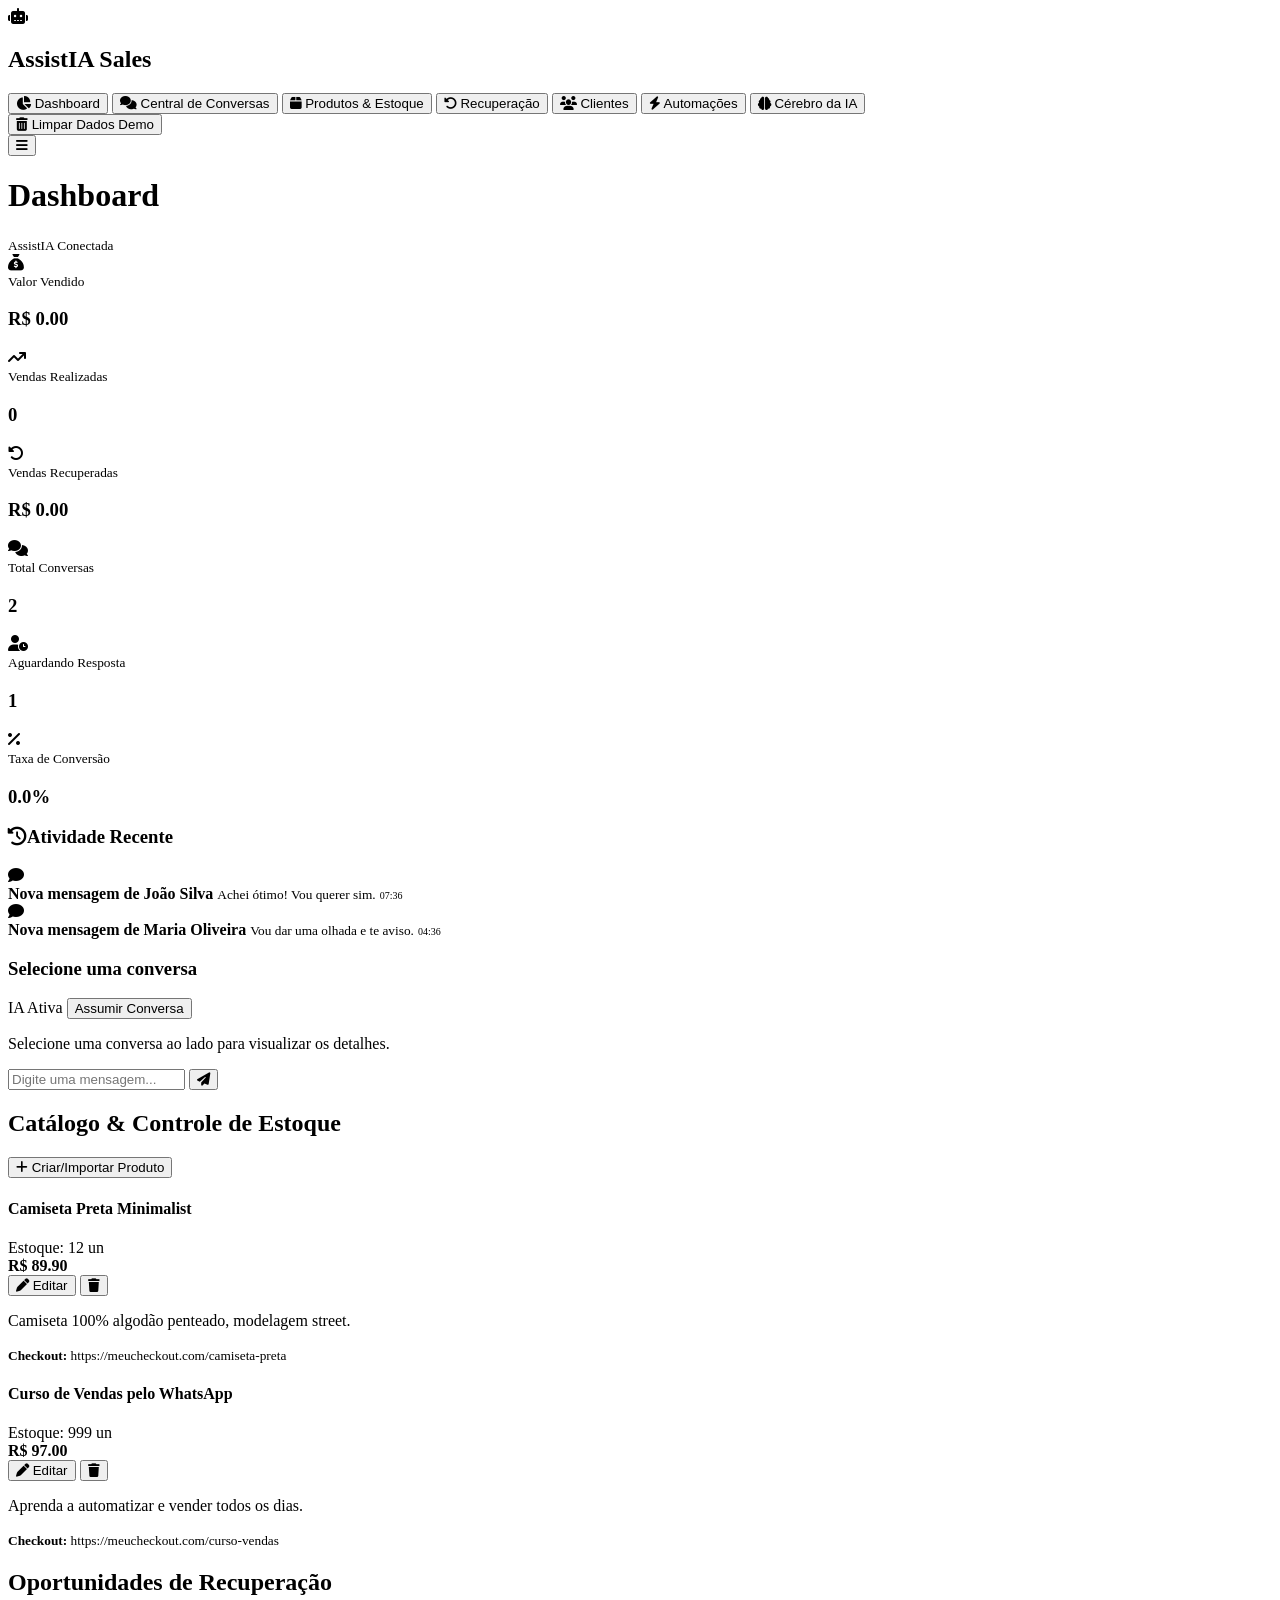
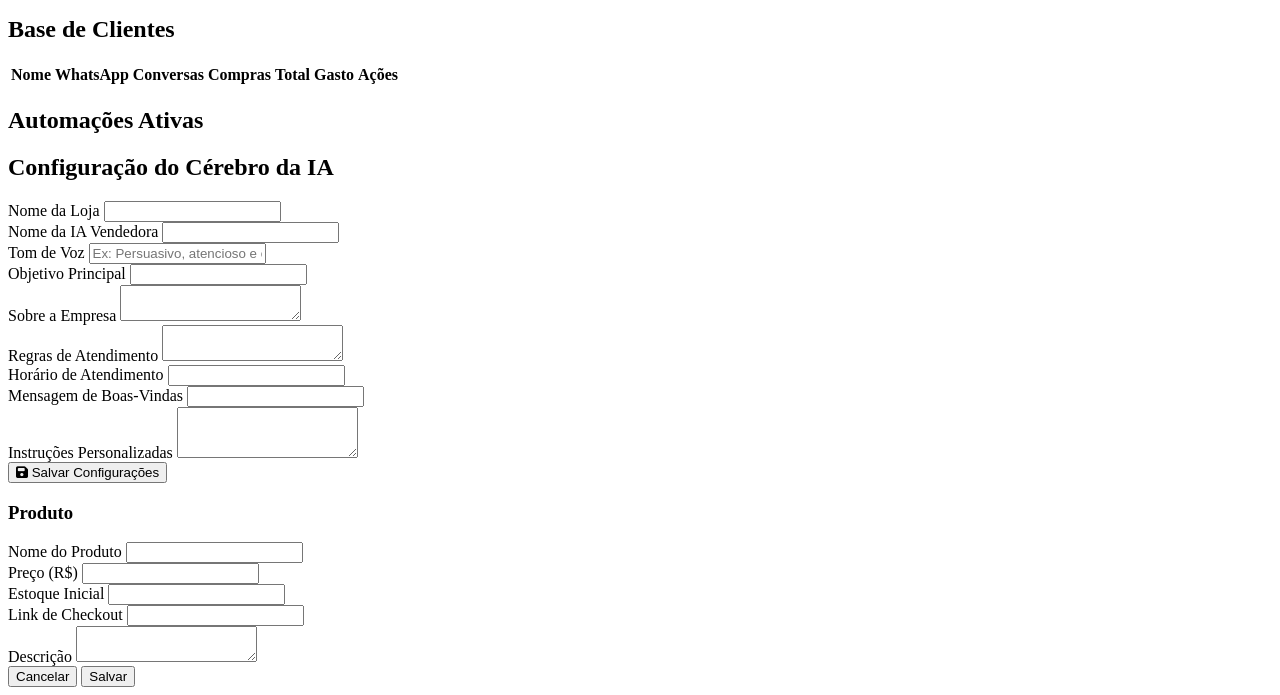
==== index.html @ dfa862f8 "Update index.html" ====
<!DOCTYPE html>
<html lang="pt-BR">
<head>
    <meta charset="UTF-8">
    <meta name="viewport" content="width=device-width, initial-scale=1.0">
    <title>AssistIA Sales - Vendedor Automático WhatsApp</title>
    <!-- FontAwesome Font Icons -->
    <link rel="stylesheet" href="https://cdnjs.cloudflare.com/ajax/libs/font-awesome/6.4.0/css/all.min.css">
    <!-- Google Fonts -->
    <link rel="preconnect" href="https://fonts.googleapis.com">
    <link rel="preconnect" href="https://fonts.gstatic.com" crossorigin>
    <link href="https://fonts.googleapis.com/css2?family=Inter:wght@300;400;500;600;700&display=swap" rel="stylesheet">
    <!-- Estilos Principais -->
    <link rel="stylesheet" href="style.css">
</head>
<body>

    <div class="app-container">
        <!-- Sidebar Navigation -->
        <aside class="sidebar" id="sidebar">
            <div class="sidebar-header">
                <i class="fa-solid fa-robot brand-icon"></i>
                <h2>AssistIA <span>Sales</span></h2>
            </div>
            <nav class="sidebar-nav">
                <button class="nav-btn active" data-view="dashboard">
                    <i class="fa-solid fa-chart-pie"></i> <span>Dashboard</span>
                </button>
                <button class="nav-btn" data-view="chats">
                    <i class="fa-solid fa-comments"></i> <span>Central de Conversas</span>
                </button>
                <button class="nav-btn" data-view="products">
                    <i class="fa-solid fa-box"></i> <span>Produtos & Estoque</span>
                </button>
                <button class="nav-btn" data-view="recovery">
                    <i class="fa-solid fa-rotate-left"></i> <span>Recuperação</span>
                </button>
                <button class="nav-btn" data-view="customers">
                    <i class="fa-solid fa-users"></i> <span>Clientes</span>
                </button>
                <button class="nav-btn" data-view="automations">
                    <i class="fa-solid fa-bolt"></i> <span>Automações</span>
                </button>
                <button class="nav-btn" data-view="brain">
                    <i class="fa-solid fa-brain"></i> <span>Cérebro da IA</span>
                </button>
            </nav>
            <div class="sidebar-footer">
                <button class="btn btn-outline-danger btn-sm w-100" id="btn-clear-database">
                    <i class="fa-solid fa-trash-can"></i> Limpar Dados Demo
                </button>
            </div>
        </aside>

        <!-- Main Content Area -->
        <main class="main-content">
            <!-- Header -->
            <header class="top-header">
                <button class="mobile-toggle" id="mobile-toggle">
                    <i class="fa-solid fa-bars"></i>
                </button>
                <h1 id="page-title">Dashboard</h1>
                <div class="user-status">
                    <span class="status-indicator active"></span>
                    <small>AssistIA Conectada</small>
                </div>
            </header>

            <!-- VIEW: DASHBOARD -->
            <section class="view-section active" id="view-dashboard">
                <div class="kpi-grid">
                    <div class="card kpi-card">
                        <i class="fa-solid fa-sack-dollar kpi-icon text-success"></i>
                        <div>
                            <small class="text-muted">Valor Vendido</small>
                            <h3 id="dash-kpi-total-sold">R$ 0,00</h3>
                        </div>
                    </div>
                    <div class="card kpi-card">
                        <i class="fa-solid fa-arrow-trend-up kpi-icon text-primary"></i>
                        <div>
                            <small class="text-muted">Vendas Realizadas</small>
                            <h3 id="dash-kpi-sales-count">0</h3>
                        </div>
                    </div>
                    <div class="card kpi-card">
                        <i class="fa-solid fa-rotate-left kpi-icon text-warning"></i>
                        <div>
                            <small class="text-muted">Vendas Recuperadas</small>
                            <h3 id="dash-kpi-recovered">R$ 0,00</h3>
                        </div>
                    </div>
                    <div class="card kpi-card">
                        <i class="fa-solid fa-comments kpi-icon text-info"></i>
                        <div>
                            <small class="text-muted">Total Conversas</small>
                            <h3 id="dash-kpi-chats-count">0</h3>
                        </div>
                    </div>
                    <div class="card kpi-card">
                        <i class="fa-solid fa-user-clock kpi-icon text-danger"></i>
                        <div>
                            <small class="text-muted">Aguardando Resposta</small>
                            <h3 id="dash-kpi-waiting-chats">0</h3>
                        </div>
                    </div>
                    <div class="card kpi-card">
                        <i class="fa-solid fa-percent kpi-icon text-secondary"></i>
                        <div>
                            <small class="text-muted">Taxa de Conversão</small>
                            <h3 id="dash-kpi-conv-rate">0.0%</h3>
                        </div>
                    </div>
                </div>

                <div class="dashboard-details-grid mt-4">
                    <div class="card p-4">
                        <h3 class="mb-3"><i class="fa-solid fa-clock-rotate-left me-2"></i>Atividade Recente</h3>
                        <div id="dash-recent-activity">
                            <!-- Injetado via sales.js -->
                        </div>
                    </div>
                </div>
            </section>

            <!-- VIEW: CENTRAL DE CONVERSAS (INBOX) -->
            <section class="view-section" id="view-chats">
                <div class="inbox-container card">
                    <div class="inbox-sidebar" id="chat-list-container">
                        <!-- Injetado via chats.js -->
                    </div>
                    <div class="inbox-messages-area">
                        <div class="chat-header">
                            <div>
                                <h3 id="chat-active-name" class="m-0">Selecione uma conversa</h3>
                                <small id="chat-active-status" class="text-muted"></small>
                            </div>
                            <div>
                                <span id="chat-active-mode-badge" class="badge badge-primary me-2">IA Ativa</span>
                                <button id="btn-toggle-chat-mode" class="btn btn-sm btn-outline-primary">Assumir Conversa</button>
                            </div>
                        </div>
                        <div class="chat-body" id="chat-active-messages">
                            <p class="text-center text-muted p-4">Selecione uma conversa ao lado para visualizar os detalhes.</p>
                        </div>
                        <div class="chat-footer">
                            <input type="text" id="chat-input-text" class="form-control" placeholder="Digite uma mensagem..." onkeypress="if(event.key==='Enter') window.ChatsModule.sendMessageFromInput()">
                            <button class="btn btn-primary" onclick="window.ChatsModule.sendMessageFromInput()">
                                <i class="fa-solid fa-paper-plane"></i>
                            </button>
                        </div>
                    </div>
                </div>
            </section>

            <!-- VIEW: PRODUTOS & ESTOQUE -->
            <section class="view-section" id="view-products">
                <div class="d-flex justify-content-between align-items-center mb-3">
                    <h2>Catálogo & Controle de Estoque</h2>
                    <button class="btn btn-primary" id="btn-open-import-modal">
                        <i class="fa-solid fa-plus me-1"></i> Criar/Importar Produto
                    </button>
                </div>
                <div id="products-list">
                    <!-- Injetado via products.js -->
                </div>
            </section>

            <!-- VIEW: RECUPERAÇÃO DE VENDAS -->
            <section class="view-section" id="view-recovery">
                <h2 class="mb-3">Oportunidades de Recuperação</h2>
                <div id="recovery-list-container">
                    <!-- Injetado via followups.js -->
                </div>
            </section>

            <!-- VIEW: CLIENTES -->
            <section class="view-section" id="view-customers">
                <h2 class="mb-3">Base de Clientes</h2>
                <div class="card p-3">
                    <div class="table-responsive">
                        <table class="table">
                            <thead>
                                <tr>
                                    <th>Nome</th>
                                    <th>WhatsApp</th>
                                    <th>Conversas</th>
                                    <th>Compras</th>
                                    <th>Total Gasto</th>
                                    <th>Ações</th>
                                </tr>
                            </thead>
                            <tbody id="customers-list-table">
                                <!-- Injetado via customers.js -->
                            </tbody>
                        </table>
                    </div>
                </div>
            </section>

            <!-- VIEW: AUTOMAÇÕES -->
            <section class="view-section" id="view-automations">
                <h2 class="mb-3">Automações Ativas</h2>
                <div id="automations-container">
                    <!-- Injetado via automations.js -->
                </div>
            </section>

            <!-- VIEW: CÉREBRO DA IA -->
            <section class="view-section" id="view-brain">
                <h2 class="mb-3">Configuração do Cérebro da IA</h2>
                <div class="card p-4">
                    <form id="form-brain" onsubmit="event.preventDefault(); window.BrainModule.saveBrainFromForm();">
                        <div class="row">
                            <div class="col-md-6 mb-3">
                                <label class="form-label">Nome da Loja</label>
                                <input type="text" id="brain-store-name" class="form-control">
                            </div>
                            <div class="col-md-6 mb-3">
                                <label class="form-label">Nome da IA Vendedora</label>
                                <input type="text" id="brain-ai-name" class="form-control">
                            </div>
                        </div>
                        <div class="mb-3">
                            <label class="form-label">Tom de Voz</label>
                            <input type="text" id="brain-tone" class="form-control" placeholder="Ex: Persuasivo, atencioso e consultivo">
                        </div>
                        <div class="mb-3">
                            <label class="form-label">Objetivo Principal</label>
                            <input type="text" id="brain-goal" class="form-control">
                        </div>
                        <div class="mb-3">
                            <label class="form-label">Sobre a Empresa</label>
                            <textarea id="brain-info" class="form-control" rows="2"></textarea>
                        </div>
                        <div class="mb-3">
                            <label class="form-label">Regras de Atendimento</label>
                            <textarea id="brain-rules" class="form-control" rows="2"></textarea>
                        </div>
                        <div class="row">
                            <div class="col-md-6 mb-3">
                                <label class="form-label">Horário de Atendimento</label>
                                <input type="text" id="brain-hours" class="form-control">
                            </div>
                            <div class="col-md-6 mb-3">
                                <label class="form-label">Mensagem de Boas-Vindas</label>
                                <input type="text" id="brain-welcome" class="form-control">
                            </div>
                        </div>
                        <div class="mb-3">
                            <label class="form-label">Instruções Personalizadas</label>
                            <textarea id="brain-custom" class="form-control" rows="3"></textarea>
                        </div>
                        <button type="submit" class="btn btn-primary">
                            <i class="fa-solid fa-floppy-disk me-1"></i> Salvar Configurações
                        </button>
                    </form>
                </div>
            </section>
        </main>
    </div>

    <!-- MODAL DE PRODUTO / IMPORTAÇÃO -->
    <div class="modal-overlay" id="modal-product">
        <div class="modal-card">
            <h3 id="modal-product-title" class="mb-3">Produto</h3>
            <input type="hidden" id="prod-id">
            <div class="mb-2">
                <label class="form-label">Nome do Produto</label>
                <input type="text" id="prod-name" class="form-control">
            </div>
            <div class="row">
                <div class="col-6 mb-2">
                    <label class="form-label">Preço (R$)</label>
                    <input type="number" step="0.01" id="prod-price" class="form-control">
                </div>
                <div class="col-6 mb-2">
                    <label class="form-label">Estoque Inicial</label>
                    <input type="number" id="prod-stock" class="form-control">
                </div>
            </div>
            <div class="mb-2">
                <label class="form-label">Link de Checkout</label>
                <input type="text" id="prod-checkout" class="form-control">
            </div>
            <div class="mb-3">
                <label class="form-label">Descrição</label>
                <textarea id="prod-desc" class="form-control" rows="2"></textarea>
            </div>
            <div class="d-flex justify-content-end gap-2">
                <button class="btn btn-secondary" onclick="document.getElementById('modal-product').classList.remove('active')">Cancelar</button>
                <button class="btn btn-primary" onclick="
                    window.ProductsModule.saveProduct({
                        id: document.getElementById('prod-id').value,
                        name: document.getElementById('prod-name').value,
                        price: parseFloat(document.getElementById('prod-price').value),
                        stock: parseInt(document.getElementById('prod-stock').value),
                        checkoutUrl: document.getElementById('prod-checkout').value,
                        description: document.getElementById('prod-desc').value
                    });
                    document.getElementById('modal-product').classList.remove('active');
                    window.ProductsModule.renderProductsUI('products-list');
                ">Salvar</button>
            </div>
        </div>
    </div>

    <!-- Módulos do Sistema AssistIA Sales Beta 1 -->
    <script src="assets/js/storage.js?v=3.0"></script>
    <script src="assets/js/products.js?v=3.0"></script>
    <script src="assets/js/customers.js?v=3.0"></script>
    <script src="assets/js/chats.js?v=3.0"></script>
    <script src="assets/js/sales.js?v=3.0"></script>
    <script src="assets/js/ai.js?v=3.0"></script>
    <script src="assets/js/followups.js?v=3.0"></script>
    <script src="assets/js/automations.js?v=3.0"></script>
    <script src="assets/js/brain.js?v=3.0"></script>
    <script src="assets/js/app.js?v=3.0"></script>
</body>
</html>
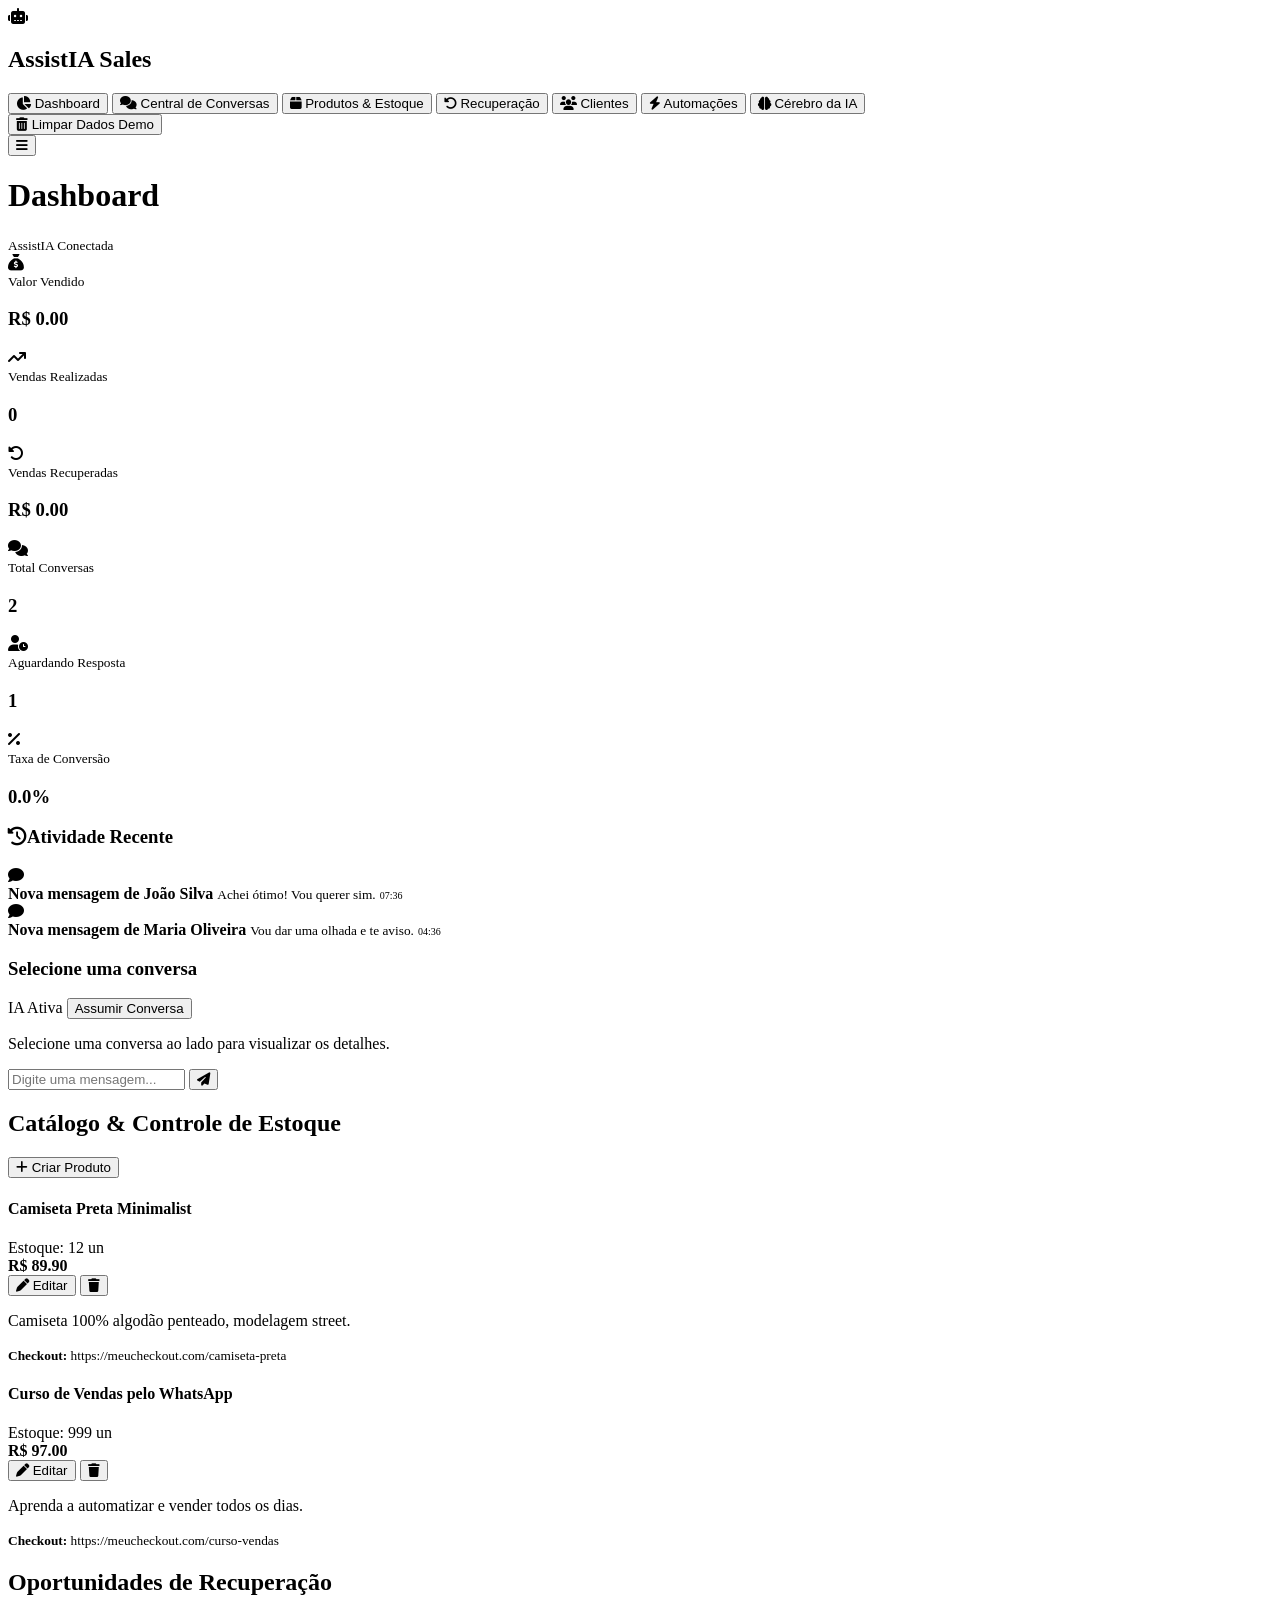
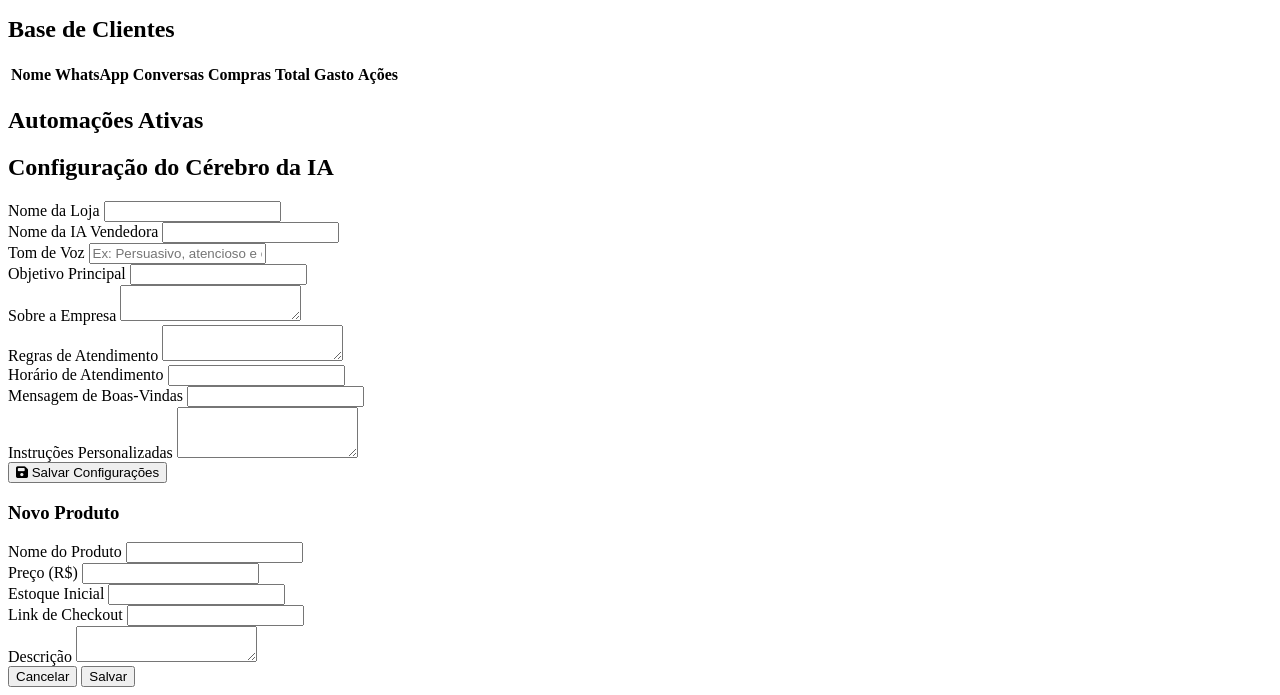
==== commit 630ffb93: "Update index.html" ====
--- a/index.html
+++ b/index.html
@@ -4,13 +4,13 @@
     <meta charset="UTF-8">
     <meta name="viewport" content="width=device-width, initial-scale=1.0">
     <title>AssistIA Sales - Vendedor Automático WhatsApp</title>
-    <!-- FontAwesome Font Icons -->
+    <!-- FontAwesome Icons -->
     <link rel="stylesheet" href="https://cdnjs.cloudflare.com/ajax/libs/font-awesome/6.4.0/css/all.min.css">
     <!-- Google Fonts -->
     <link rel="preconnect" href="https://fonts.googleapis.com">
     <link rel="preconnect" href="https://fonts.gstatic.com" crossorigin>
     <link href="https://fonts.googleapis.com/css2?family=Inter:wght@300;400;500;600;700&display=swap" rel="stylesheet">
-    <!-- Estilos Principais -->
+    <!-- Estilos CSS -->
     <link rel="stylesheet" href="style.css">
 </head>
 <body>
@@ -117,7 +117,7 @@
                     <div class="card p-4">
                         <h3 class="mb-3"><i class="fa-solid fa-clock-rotate-left me-2"></i>Atividade Recente</h3>
                         <div id="dash-recent-activity">
-                            <!-- Injetado via sales.js -->
+                            <!-- Injetado via JS -->
                         </div>
                     </div>
                 </div>
@@ -127,7 +127,7 @@
             <section class="view-section" id="view-chats">
                 <div class="inbox-container card">
                     <div class="inbox-sidebar" id="chat-list-container">
-                        <!-- Injetado via chats.js -->
+                        <!-- Injetado via JS -->
                     </div>
                     <div class="inbox-messages-area">
                         <div class="chat-header">
@@ -157,12 +157,21 @@
             <section class="view-section" id="view-products">
                 <div class="d-flex justify-content-between align-items-center mb-3">
                     <h2>Catálogo & Controle de Estoque</h2>
-                    <button class="btn btn-primary" id="btn-open-import-modal">
-                        <i class="fa-solid fa-plus me-1"></i> Criar/Importar Produto
+                    <button class="btn btn-primary" id="btn-open-import-modal" onclick="
+                        document.getElementById('prod-id').value = '';
+                        document.getElementById('prod-name').value = '';
+                        document.getElementById('prod-price').value = '';
+                        document.getElementById('prod-stock').value = '';
+                        document.getElementById('prod-checkout').value = '';
+                        document.getElementById('prod-desc').value = '';
+                        document.getElementById('modal-product-title').innerText = 'Novo Produto';
+                        document.getElementById('modal-product').classList.add('active');
+                    ">
+                        <i class="fa-solid fa-plus me-1"></i> Criar Produto
                     </button>
                 </div>
                 <div id="products-list">
-                    <!-- Injetado via products.js -->
+                    <!-- Injetado via JS -->
                 </div>
             </section>
 
@@ -170,7 +179,7 @@
             <section class="view-section" id="view-recovery">
                 <h2 class="mb-3">Oportunidades de Recuperação</h2>
                 <div id="recovery-list-container">
-                    <!-- Injetado via followups.js -->
+                    <!-- Injetado via JS -->
                 </div>
             </section>
 
@@ -191,7 +200,7 @@
                                 </tr>
                             </thead>
                             <tbody id="customers-list-table">
-                                <!-- Injetado via customers.js -->
+                                <!-- Injetado via JS -->
                             </tbody>
                         </table>
                     </div>
@@ -202,7 +211,7 @@
             <section class="view-section" id="view-automations">
                 <h2 class="mb-3">Automações Ativas</h2>
                 <div id="automations-container">
-                    <!-- Injetado via automations.js -->
+                    <!-- Injetado via JS -->
                 </div>
             </section>
 
@@ -260,10 +269,10 @@
         </main>
     </div>
 
-    <!-- MODAL DE PRODUTO / IMPORTAÇÃO -->
+    <!-- MODAL DE PRODUTO -->
     <div class="modal-overlay" id="modal-product">
         <div class="modal-card">
-            <h3 id="modal-product-title" class="mb-3">Produto</h3>
+            <h3 id="modal-product-title" class="mb-3">Novo Produto</h3>
             <input type="hidden" id="prod-id">
             <div class="mb-2">
                 <label class="form-label">Nome do Produto</label>
@@ -287,7 +296,7 @@
                 <label class="form-label">Descrição</label>
                 <textarea id="prod-desc" class="form-control" rows="2"></textarea>
             </div>
-            <div class="d-flex justify-content-end gap-2">
+            <div class="d-flex justify-content-end gap-2 mt-3">
                 <button class="btn btn-secondary" onclick="document.getElementById('modal-product').classList.remove('active')">Cancelar</button>
                 <button class="btn btn-primary" onclick="
                     window.ProductsModule.saveProduct({
@@ -305,7 +314,7 @@
         </div>
     </div>
 
-    <!-- Módulos do Sistema AssistIA Sales Beta 1 -->
+    <!-- CARREGAMENTO DOS MÓDULOS JAVASCRIPT -->
     <script src="assets/js/storage.js?v=3.0"></script>
     <script src="assets/js/products.js?v=3.0"></script>
     <script src="assets/js/customers.js?v=3.0"></script>
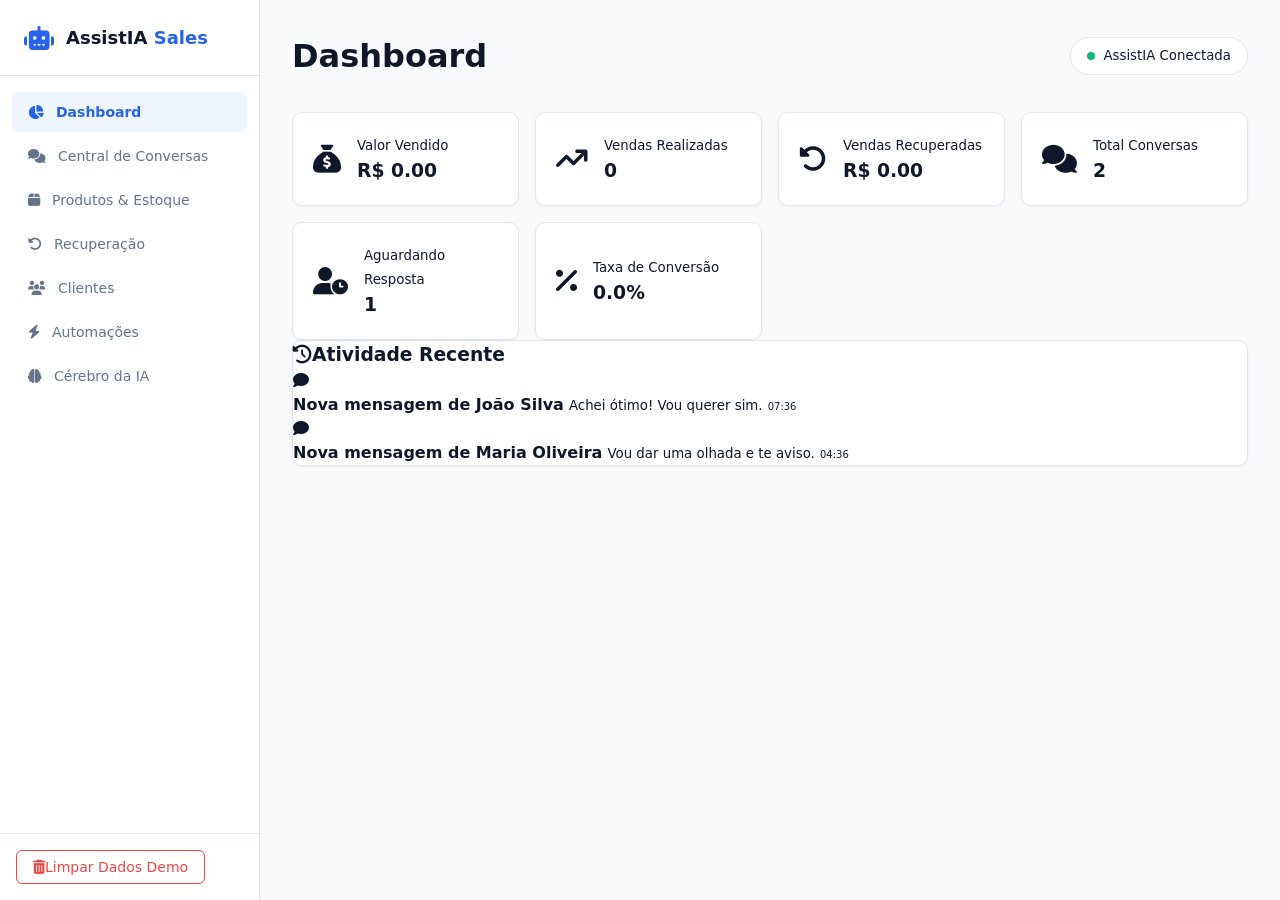
==== commit 07e5cc01: "Update index.html" ====
--- a/index.html
+++ b/index.html
@@ -11,7 +11,7 @@
     <link rel="preconnect" href="https://fonts.gstatic.com" crossorigin>
     <link href="https://fonts.googleapis.com/css2?family=Inter:wght@300;400;500;600;700&display=swap" rel="stylesheet">
     <!-- Estilos CSS -->
-    <link rel="stylesheet" href="style.css">
+    <link rel="stylesheet" href="assets/css/style.css">
 </head>
 <body>
 
--- a/assets/css/style.css
+++ b/assets/css/style.css
@@ -0,0 +1,396 @@
+/* ==========================================================================
+   1. CONFIGURAÇÕES GERAIS E VARIÁVEIS
+   ========================================================================== */
+:root {
+    --bg-main: #f8fafc;
+    --bg-card: #ffffff;
+    --text-primary: #0f172a;
+    --text-muted: #64748b;
+    --color-primary: #2563eb;
+    --color-primary-hover: #1d4ed8;
+    --color-success: #10b981;
+    --color-warning: #f59e0b;
+    --color-danger: #ef4444;
+    --color-border: #e2e8f0;
+    --sidebar-width: 260px;
+    --radius-sm: 6px;
+    --radius-md: 10px;
+    --radius-lg: 16px;
+    --shadow-sm: 0 1px 3px rgba(0,0,0,0.05);
+    --shadow-md: 0 4px 6px -1px rgba(0,0,0,0.1);
+}
+
+* {
+    box-sizing: border-box;
+    margin: 0;
+    padding: 0;
+    font-family: 'Inter', system-ui, -apple-system, sans-serif;
+}
+
+body {
+    background-color: var(--bg-main);
+    color: var(--text-primary);
+    line-height: 1.5;
+    overflow-x: hidden;
+}
+
+/* ==========================================================================
+   2. ESTRUTURA E LAYOUT
+   ========================================================================== */
+.app-container {
+    display: flex;
+    min-height: 100vh;
+}
+
+/* Sidebar */
+.sidebar {
+    width: var(--sidebar-width);
+    background-color: var(--bg-card);
+    border-right: 1px solid var(--color-border);
+    display: flex;
+    flex-direction: column;
+    justify-content: space-between;
+    position: fixed;
+    top: 0;
+    bottom: 0;
+    left: 0;
+    z-index: 100;
+    transition: transform 0.3s ease;
+}
+
+.sidebar-header {
+    padding: 1.5rem;
+    display: flex;
+    align-items: center;
+    gap: 0.75rem;
+    border-bottom: 1px solid var(--color-border);
+}
+
+.brand-icon {
+    font-size: 1.5rem;
+    color: var(--color-primary);
+}
+
+.sidebar-header h2 {
+    font-size: 1.125rem;
+    font-weight: 700;
+}
+
+.sidebar-header h2 span {
+    color: var(--color-primary);
+}
+
+.sidebar-nav {
+    padding: 1rem 0.75rem;
+    display: flex;
+    flex-direction: column;
+    gap: 0.25rem;
+    flex: 1;
+    overflow-y: auto;
+}
+
+.nav-btn {
+    display: flex;
+    align-items: center;
+    gap: 0.75rem;
+    padding: 0.75rem 1rem;
+    border: none;
+    background: transparent;
+    color: var(--text-muted);
+    font-size: 0.875rem;
+    font-weight: 500;
+    border-radius: var(--radius-sm);
+    cursor: pointer;
+    width: 100%;
+    text-align: left;
+    transition: all 0.2s ease;
+}
+
+.nav-btn:hover {
+    background-color: #f1f5f9;
+    color: var(--text-primary);
+}
+
+.nav-btn.active {
+    background-color: #eff6ff;
+    color: var(--color-primary);
+    font-weight: 600;
+}
+
+.sidebar-footer {
+    padding: 1rem;
+    border-top: 1px solid var(--color-border);
+}
+
+/* Área Principal */
+.main-content {
+    flex: 1;
+    margin-left: var(--sidebar-width);
+    padding: 2rem;
+    max-width: calc(100vw - var(--sidebar-width));
+}
+
+.top-header {
+    display: flex;
+    justify-content: space-between;
+    align-items: center;
+    margin-bottom: 2rem;
+}
+
+.mobile-toggle {
+    display: none;
+    background: transparent;
+    border: none;
+    font-size: 1.25rem;
+    cursor: pointer;
+}
+
+.user-status {
+    display: flex;
+    align-items: center;
+    gap: 0.5rem;
+    background: var(--bg-card);
+    padding: 0.5rem 1rem;
+    border-radius: 20px;
+    border: 1px solid var(--color-border);
+}
+
+.status-indicator {
+    width: 8px;
+    height: 8px;
+    border-radius: 50%;
+    background-color: var(--text-muted);
+}
+
+.status-indicator.active {
+    background-color: var(--color-success);
+}
+
+/* ==========================================================================
+   3. SEÇÕES E CARDS
+   ========================================================================== */
+.view-section {
+    display: none;
+}
+
+.view-section.active {
+    display: block;
+}
+
+.card {
+    background: var(--bg-card);
+    border: 1px solid var(--color-border);
+    border-radius: var(--radius-md);
+    box-shadow: var(--shadow-sm);
+}
+
+.kpi-grid {
+    display: grid;
+    grid-template-columns: repeat(auto-fit, minmax(200px, 1fr));
+    gap: 1rem;
+}
+
+.kpi-card {
+    padding: 1.25rem;
+    display: flex;
+    align-items: center;
+    gap: 1rem;
+}
+
+.kpi-icon {
+    font-size: 1.75rem;
+}
+
+/* ==========================================================================
+   4. CENTRAL DE CONVERSAS (INBOX)
+   ========================================================================== */
+.inbox-container {
+    display: grid;
+    grid-template-columns: 320px 1fr;
+    height: 600px;
+    overflow: hidden;
+}
+
+.inbox-sidebar {
+    border-right: 1px solid var(--color-border);
+    overflow-y: auto;
+}
+
+.chat-item {
+    cursor: pointer;
+    transition: background 0.2s;
+}
+
+.chat-item:hover {
+    background-color: #f8fafc;
+}
+
+.chat-item.active {
+    background-color: #f1f5f9;
+}
+
+.inbox-messages-area {
+    display: flex;
+    flex-direction: column;
+    height: 100%;
+}
+
+.chat-header {
+    padding: 1rem;
+    border-bottom: 1px solid var(--color-border);
+    display: flex;
+    justify-content: space-between;
+    align-items: center;
+}
+
+.chat-body {
+    flex: 1;
+    padding: 1rem;
+    overflow-y: auto;
+    display: flex;
+    flex-direction: column;
+    gap: 0.75rem;
+    background-color: #fafafa;
+}
+
+.chat-bubble {
+    max-width: 70%;
+    padding: 0.75rem 1rem;
+    border-radius: var(--radius-md);
+    font-size: 0.875rem;
+}
+
+.chat-bubble.user, .chat-bubble.human {
+    align-self: flex-end;
+    background-color: var(--color-primary);
+    color: white;
+}
+
+.chat-bubble.ai {
+    align-self: flex-start;
+    background-color: #e2e8f0;
+    color: var(--text-primary);
+}
+
+.chat-footer {
+    padding: 1rem;
+    border-top: 1px solid var(--color-border);
+    display: flex;
+    gap: 0.5rem;
+}
+
+/* ==========================================================================
+   5. MODAL E NOTIFICAÇÕES (CORRIGIDO PARA NÃO BLOQUEAR CLIQUES)
+   ========================================================================== */
+.modal-overlay {
+    position: fixed;
+    top: 0;
+    left: 0;
+    width: 100vw;
+    height: 100vh;
+    background: rgba(15, 23, 42, 0.5);
+    display: none; /* ESCONDIDO POR PADRÃO */
+    justify-content: center;
+    align-items: center;
+    z-index: 9999;
+    pointer-events: none; /* NÃO INTERFERE QUANDO INATIVO */
+}
+
+.modal-overlay.active {
+    display: flex;
+    pointer-events: auto; /* ATIVA CLIQUES QUANDO ABERTO */
+}
+
+.modal-card {
+    background: var(--bg-card);
+    padding: 2rem;
+    border-radius: var(--radius-lg);
+    width: 100%;
+    max-width: 500px;
+    box-shadow: var(--shadow-md);
+}
+
+.toast-notification {
+    position: fixed;
+    bottom: 20px;
+    right: 20px;
+    background-color: var(--text-primary);
+    color: white;
+    padding: 0.75rem 1.25rem;
+    border-radius: var(--radius-md);
+    font-size: 0.875rem;
+    opacity: 0;
+    transform: translateY(20px);
+    transition: all 0.3s ease;
+    z-index: 10000;
+    pointer-events: none;
+}
+
+.toast-notification.show {
+    opacity: 1;
+    transform: translateY(0);
+}
+
+/* ==========================================================================
+   6. UTILITÁRIOS, BOTÕES E TABELAS
+   ========================================================================== */
+.btn {
+    display: inline-flex;
+    align-items: center;
+    justify-content: center;
+    padding: 0.5rem 1rem;
+    font-size: 0.875rem;
+    font-weight: 500;
+    border-radius: var(--radius-sm);
+    border: 1px solid transparent;
+    cursor: pointer;
+    transition: all 0.2s;
+}
+
+.btn-primary { background: var(--color-primary); color: white; }
+.btn-primary:hover { background: var(--color-primary-hover); }
+
+.btn-secondary { background: #e2e8f0; color: var(--text-primary); }
+.btn-outline-primary { border-color: var(--color-primary); color: var(--color-primary); background: transparent; }
+.btn-outline-danger { border-color: var(--color-danger); color: var(--color-danger); background: transparent; }
+.btn-outline-secondary { border-color: var(--color-border); color: var(--text-muted); background: transparent; }
+
+.badge {
+    display: inline-block;
+    padding: 0.25em 0.6em;
+    font-size: 75%;
+    font-weight: 600;
+    border-radius: 4px;
+}
+.badge-primary { background-color: #dbeafe; color: #1e40af; }
+.badge-success { background-color: #d1fae5; color: #065f46; }
+.badge-warning { background-color: #fef3c7; color: #92400e; }
+.badge-danger { background-color: #fee2e2; color: #991b1b; }
+
+.form-control {
+    width: 100%;
+    padding: 0.5rem 0.75rem;
+    border: 1px solid var(--color-border);
+    border-radius: var(--radius-sm);
+    font-size: 0.875rem;
+}
+
+.table {
+    width: 100%;
+    border-collapse: collapse;
+}
+
+.table th, .table td {
+    padding: 0.75rem;
+    border-bottom: 1px solid var(--color-border);
+    text-align: left;
+}
+
+/* Responsividade */
+@media (max-width: 768px) {
+    .sidebar { transform: translateX(-100%); }
+    .sidebar.open { transform: translateX(0); }
+    .main-content { margin-left: 0; max-width: 100vw; padding: 1rem; }
+    .mobile-toggle { display: block; }
+    .inbox-container { grid-template-columns: 1fr; }
+}
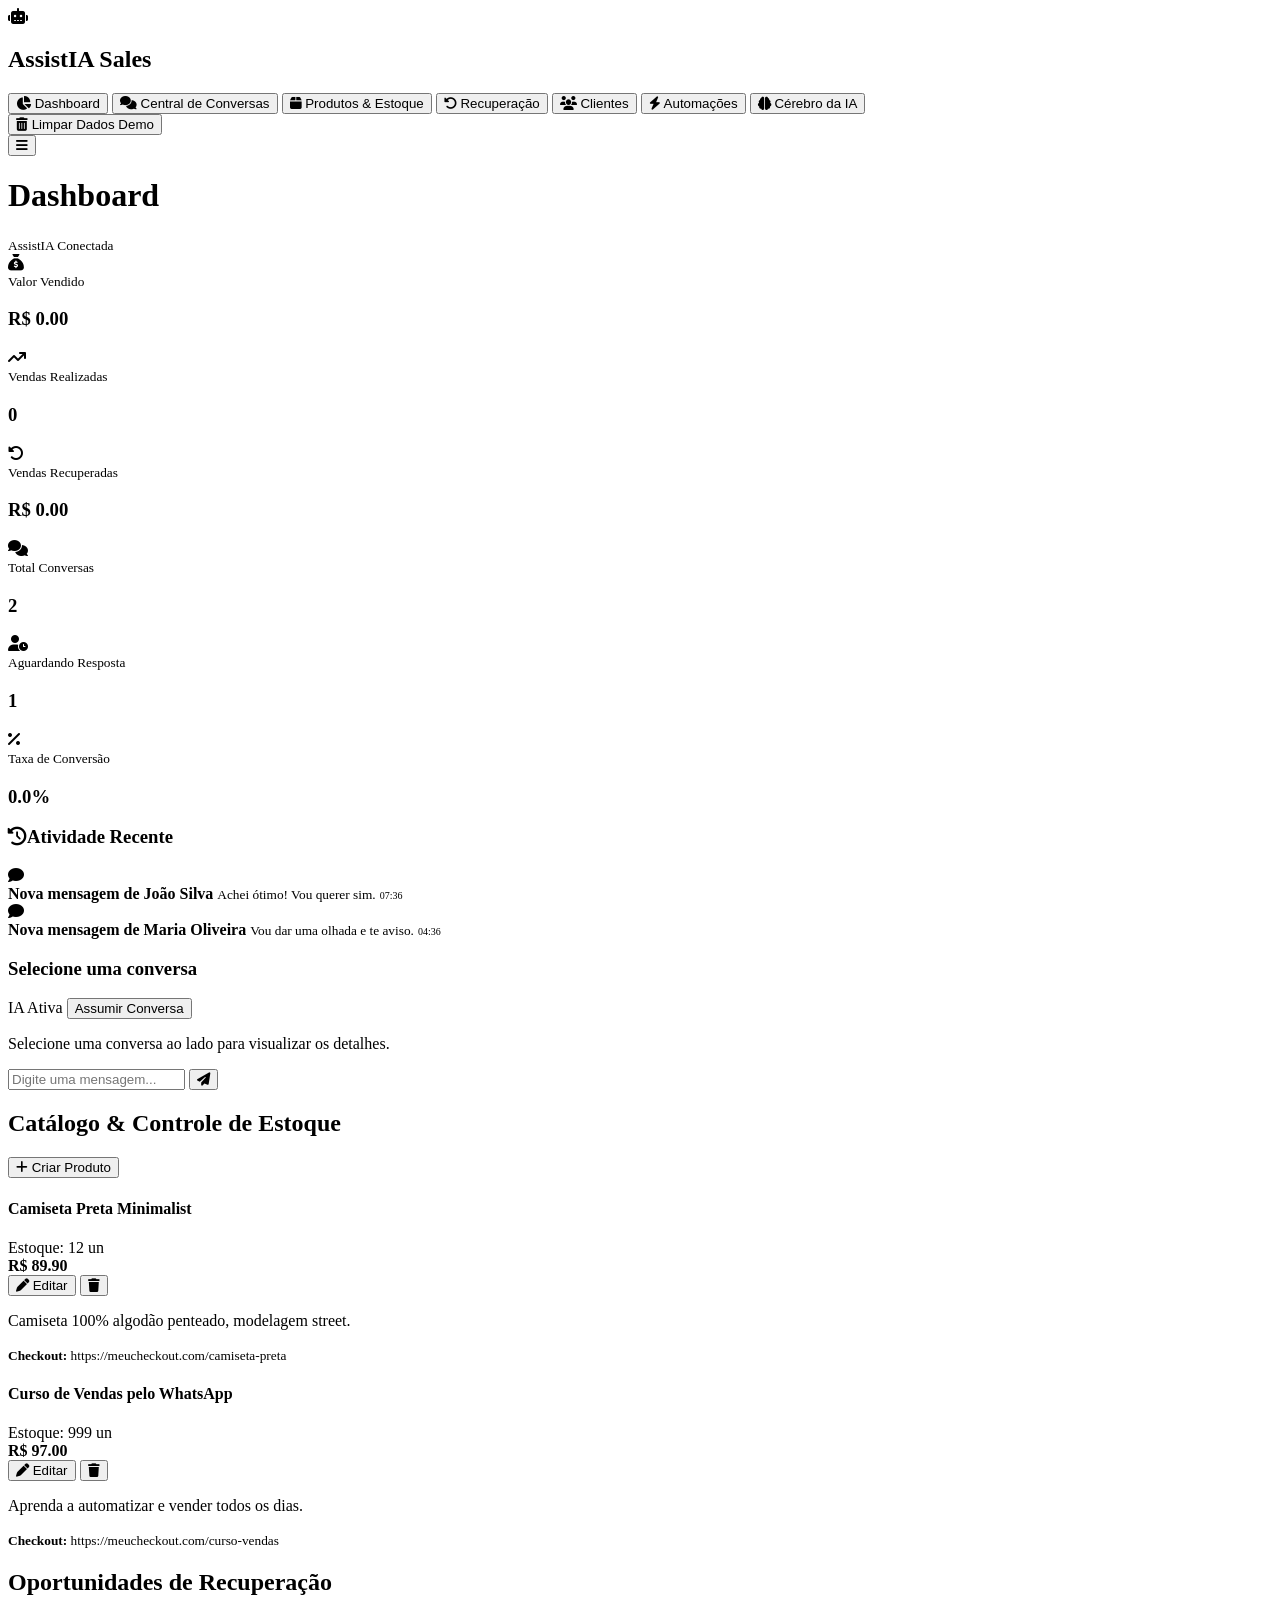
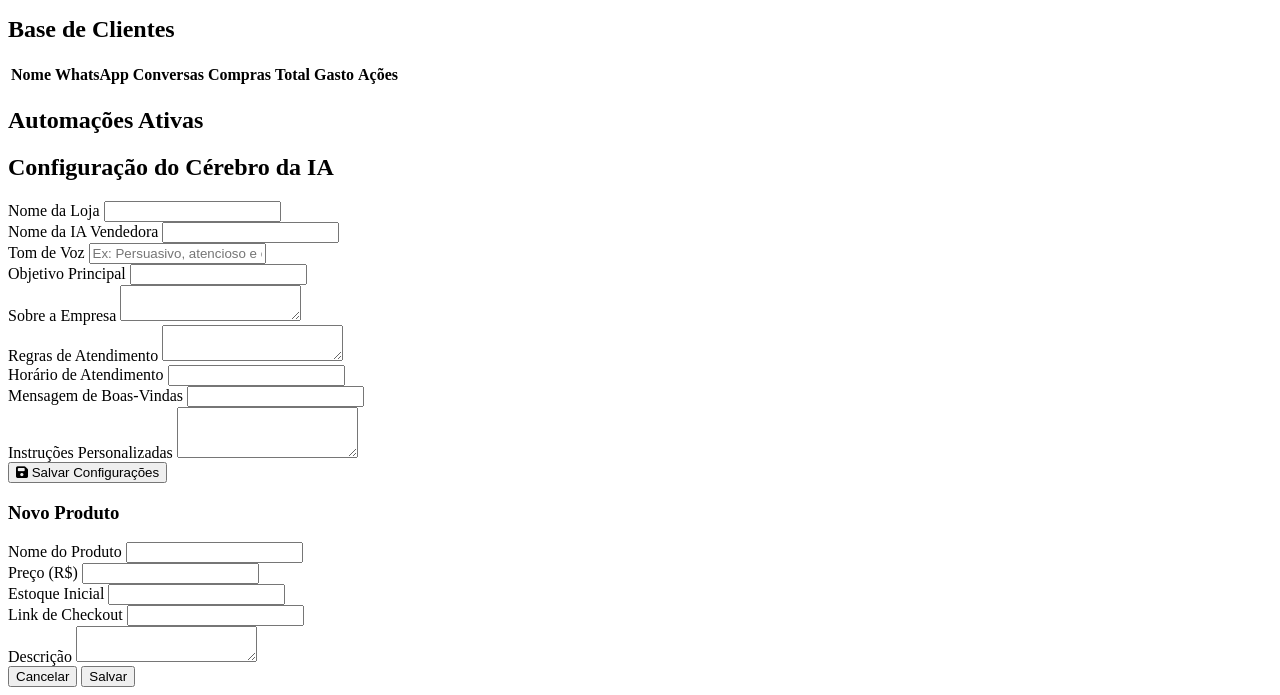
==== commit 8a836e81: "Update index.html" ====
--- a/index.html
+++ b/index.html
@@ -10,8 +10,9 @@
     <link rel="preconnect" href="https://fonts.googleapis.com">
     <link rel="preconnect" href="https://fonts.gstatic.com" crossorigin>
     <link href="https://fonts.googleapis.com/css2?family=Inter:wght@300;400;500;600;700&display=swap" rel="stylesheet">
-    <!-- Estilos CSS -->
-    <link rel="stylesheet" href="assets/css/style.css">
+    
+    <!-- Vinculação do CSS na mesma pasta -->
+    <link rel="stylesheet" href="style.css">
 </head>
 <body>
 
@@ -117,7 +118,7 @@
                     <div class="card p-4">
                         <h3 class="mb-3"><i class="fa-solid fa-clock-rotate-left me-2"></i>Atividade Recente</h3>
                         <div id="dash-recent-activity">
-                            <!-- Injetado via JS -->
+                            <!-- Conteúdo do Dashboard via JavaScript -->
                         </div>
                     </div>
                 </div>
@@ -127,7 +128,7 @@
             <section class="view-section" id="view-chats">
                 <div class="inbox-container card">
                     <div class="inbox-sidebar" id="chat-list-container">
-                        <!-- Injetado via JS -->
+                        <!-- Lista de chats via JavaScript -->
                     </div>
                     <div class="inbox-messages-area">
                         <div class="chat-header">
@@ -171,7 +172,7 @@
                     </button>
                 </div>
                 <div id="products-list">
-                    <!-- Injetado via JS -->
+                    <!-- Produtos via JavaScript -->
                 </div>
             </section>
 
@@ -179,7 +180,7 @@
             <section class="view-section" id="view-recovery">
                 <h2 class="mb-3">Oportunidades de Recuperação</h2>
                 <div id="recovery-list-container">
-                    <!-- Injetado via JS -->
+                    <!-- Itens via JavaScript -->
                 </div>
             </section>
 
@@ -200,7 +201,7 @@
                                 </tr>
                             </thead>
                             <tbody id="customers-list-table">
-                                <!-- Injetado via JS -->
+                                <!-- Clientes via JavaScript -->
                             </tbody>
                         </table>
                     </div>
@@ -211,7 +212,7 @@
             <section class="view-section" id="view-automations">
                 <h2 class="mb-3">Automações Ativas</h2>
                 <div id="automations-container">
-                    <!-- Injetado via JS -->
+                    <!-- Automações via JavaScript -->
                 </div>
             </section>
 
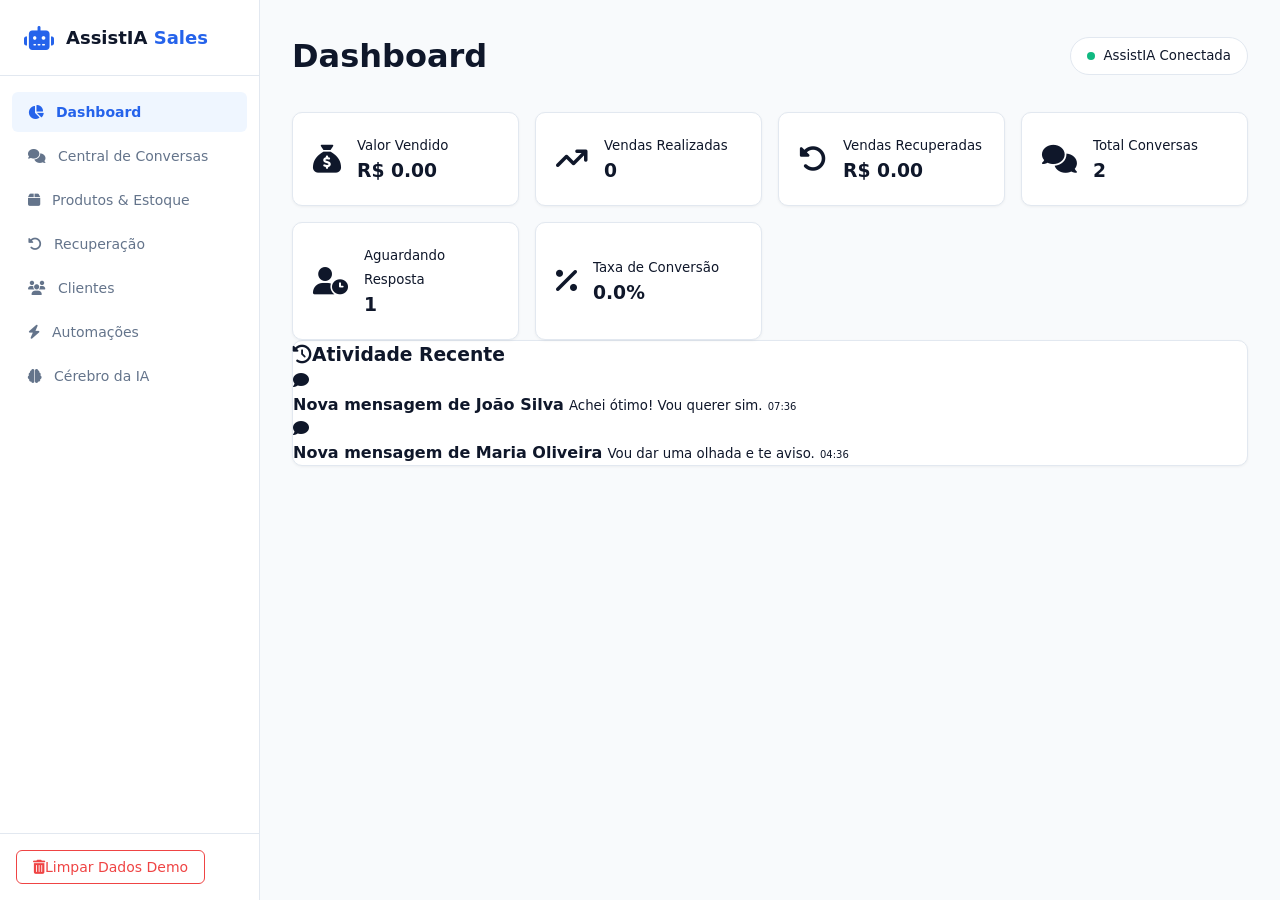
==== commit 26536114: "Update index.html" ====
--- a/index.html
+++ b/index.html
@@ -12,7 +12,7 @@
     <link href="https://fonts.googleapis.com/css2?family=Inter:wght@300;400;500;600;700&display=swap" rel="stylesheet">
     
     <!-- Vinculação do CSS na mesma pasta -->
-    <link rel="stylesheet" href="style.css">
+    <link rel="stylesheet" href="assets/css/style.css">
 </head>
 <body>
 
--- a/assets/css/style.css
+++ b/assets/css/style.css
@@ -0,0 +1,377 @@
+/* ==========================================================================
+   1. CONFIGURAÇÕES GERAIS E VARIÁVEIS
+   ========================================================================== */
+:root {
+    --bg-main: #f8fafc;
+    --bg-card: #ffffff;
+    --text-primary: #0f172a;
+    --text-muted: #64748b;
+    --color-primary: #2563eb;
+    --color-primary-hover: #1d4ed8;
+    --color-success: #10b981;
+    --color-warning: #f59e0b;
+    --color-danger: #ef4444;
+    --color-border: #e2e8f0;
+    --sidebar-width: 260px;
+    --radius-sm: 6px;
+    --radius-md: 10px;
+    --radius-lg: 16px;
+    --shadow-sm: 0 1px 3px rgba(0,0,0,0.05);
+    --shadow-md: 0 4px 6px -1px rgba(0,0,0,0.1);
+}
+
+* {
+    box-sizing: border-box;
+    margin: 0;
+    padding: 0;
+    font-family: 'Inter', system-ui, -apple-system, sans-serif;
+}
+
+body {
+    background-color: var(--bg-main);
+    color: var(--text-primary);
+    line-height: 1.5;
+    overflow-x: hidden;
+}
+
+/* ==========================================================================
+   2. ESTRUTURA E LAYOUT
+   ========================================================================== */
+.app-container {
+    display: flex;
+    min-height: 100vh;
+}
+
+/* Sidebar */
+.sidebar {
+    width: var(--sidebar-width);
+    background-color: var(--bg-card);
+    border-right: 1px solid var(--color-border);
+    display: flex;
+    flex-direction: column;
+    justify-content: space-between;
+    position: fixed;
+    top: 0;
+    bottom: 0;
+    left: 0;
+    z-index: 100;
+    transition: transform 0.3s ease;
+}
+
+.sidebar-header {
+    padding: 1.5rem;
+    display: flex;
+    align-items: center;
+    gap: 0.75rem;
+    border-bottom: 1px solid var(--color-border);
+}
+
+.brand-icon {
+    font-size: 1.5rem;
+    color: var(--color-primary);
+}
+
+.sidebar-header h2 {
+    font-size: 1.125rem;
+    font-weight: 700;
+}
+
+.sidebar-header h2 span {
+    color: var(--color-primary);
+}
+
+.sidebar-nav {
+    padding: 1rem 0.75rem;
+    display: flex;
+    flex-direction: column;
+    gap: 0.25rem;
+    flex: 1;
+    overflow-y: auto;
+}
+
+.nav-btn {
+    display: flex;
+    align-items: center;
+    gap: 0.75rem;
+    padding: 0.75rem 1rem;
+    border: none;
+    background: transparent;
+    color: var(--text-muted);
+    font-size: 0.875rem;
+    font-weight: 500;
+    border-radius: var(--radius-sm);
+    cursor: pointer;
+    width: 100%;
+    text-align: left;
+    transition: all 0.2s ease;
+}
+
+.nav-btn:hover {
+    background-color: #f1f5f9;
+    color: var(--text-primary);
+}
+
+.nav-btn.active {
+    background-color: #eff6ff;
+    color: var(--color-primary);
+    font-weight: 600;
+}
+
+.sidebar-footer {
+    padding: 1rem;
+    border-top: 1px solid var(--color-border);
+}
+
+/* Área Principal */
+.main-content {
+    flex: 1;
+    margin-left: var(--sidebar-width);
+    padding: 2rem;
+    max-width: calc(100vw - var(--sidebar-width));
+}
+
+.top-header {
+    display: flex;
+    justify-content: space-between;
+    align-items: center;
+    margin-bottom: 2rem;
+}
+
+.mobile-toggle {
+    display: none;
+    background: transparent;
+    border: none;
+    font-size: 1.25rem;
+    cursor: pointer;
+}
+
+.user-status {
+    display: flex;
+    align-items: center;
+    gap: 0.5rem;
+    background: var(--bg-card);
+    padding: 0.5rem 1rem;
+    border-radius: 20px;
+    border: 1px solid var(--color-border);
+}
+
+.status-indicator {
+    width: 8px;
+    height: 8px;
+    border-radius: 50%;
+    background-color: var(--text-muted);
+}
+
+.status-indicator.active {
+    background-color: var(--color-success);
+}
+
+/* ==========================================================================
+   3. SEÇÕES E CARDS
+   ========================================================================== */
+.view-section {
+    display: none;
+}
+
+.view-section.active {
+    display: block;
+}
+
+.card {
+    background: var(--bg-card);
+    border: 1px solid var(--color-border);
+    border-radius: var(--radius-md);
+    box-shadow: var(--shadow-sm);
+}
+
+.kpi-grid {
+    display: grid;
+    grid-template-columns: repeat(auto-fit, minmax(200px, 1fr));
+    gap: 1rem;
+}
+
+.kpi-card {
+    padding: 1.25rem;
+    display: flex;
+    align-items: center;
+    gap: 1rem;
+}
+
+.kpi-icon {
+    font-size: 1.75rem;
+}
+
+/* ==========================================================================
+   4. CENTRAL DE CONVERSAS (INBOX)
+   ========================================================================== */
+.inbox-container {
+    display: grid;
+    grid-template-columns: 320px 1fr;
+    height: 600px;
+    overflow: hidden;
+}
+
+.inbox-sidebar {
+    border-right: 1px solid var(--color-border);
+    overflow-y: auto;
+}
+
+.chat-item {
+    cursor: pointer;
+    transition: background 0.2s;
+    padding: 1rem;
+    border-bottom: 1px solid var(--color-border);
+}
+
+.chat-item:hover {
+    background-color: #f8fafc;
+}
+
+.chat-item.active {
+    background-color: #f1f5f9;
+}
+
+.inbox-messages-area {
+    display: flex;
+    flex-direction: column;
+    height: 100%;
+}
+
+.chat-header {
+    padding: 1rem;
+    border-bottom: 1px solid var(--color-border);
+    display: flex;
+    justify-content: space-between;
+    align-items: center;
+}
+
+.chat-body {
+    flex: 1;
+    padding: 1rem;
+    overflow-y: auto;
+    display: flex;
+    flex-direction: column;
+    gap: 0.75rem;
+    background-color: #fafafa;
+}
+
+.chat-bubble {
+    max-width: 70%;
+    padding: 0.75rem 1rem;
+    border-radius: var(--radius-md);
+    font-size: 0.875rem;
+}
+
+.chat-bubble.user, .chat-bubble.human {
+    align-self: flex-end;
+    background-color: var(--color-primary);
+    color: white;
+}
+
+.chat-bubble.ai {
+    align-self: flex-start;
+    background-color: #e2e8f0;
+    color: var(--text-primary);
+}
+
+.chat-footer {
+    padding: 1rem;
+    border-top: 1px solid var(--color-border);
+    display: flex;
+    gap: 0.5rem;
+}
+
+/* ==========================================================================
+   5. MODAL E NOTIFICAÇÕES
+   ========================================================================== */
+.modal-overlay {
+    position: fixed;
+    top: 0;
+    left: 0;
+    width: 100vw;
+    height: 100vh;
+    background: rgba(15, 23, 42, 0.5);
+    display: none;
+    justify-content: center;
+    align-items: center;
+    z-index: 9999;
+    pointer-events: none;
+}
+
+.modal-overlay.active {
+    display: flex;
+    pointer-events: auto;
+}
+
+.modal-card {
+    background: var(--bg-card);
+    padding: 2rem;
+    border-radius: var(--radius-lg);
+    width: 100%;
+    max-width: 500px;
+    box-shadow: var(--shadow-md);
+}
+
+/* ==========================================================================
+   6. UTILITÁRIOS, BOTÕES E TABELAS
+   ========================================================================== */
+.btn {
+    display: inline-flex;
+    align-items: center;
+    justify-content: center;
+    padding: 0.5rem 1rem;
+    font-size: 0.875rem;
+    font-weight: 500;
+    border-radius: var(--radius-sm);
+    border: 1px solid transparent;
+    cursor: pointer;
+    transition: all 0.2s;
+}
+
+.btn-primary { background: var(--color-primary); color: white; }
+.btn-primary:hover { background: var(--color-primary-hover); }
+
+.btn-secondary { background: #e2e8f0; color: var(--text-primary); }
+.btn-outline-primary { border-color: var(--color-primary); color: var(--color-primary); background: transparent; }
+.btn-outline-danger { border-color: var(--color-danger); color: var(--color-danger); background: transparent; }
+.btn-outline-secondary { border-color: var(--color-border); color: var(--text-muted); background: transparent; }
+
+.badge {
+    display: inline-block;
+    padding: 0.25em 0.6em;
+    font-size: 75%;
+    font-weight: 600;
+    border-radius: 4px;
+}
+.badge-primary { background-color: #dbeafe; color: #1e40af; }
+.badge-success { background-color: #d1fae5; color: #065f46; }
+.badge-warning { background-color: #fef3c7; color: #92400e; }
+.badge-danger { background-color: #fee2e2; color: #991b1b; }
+
+.form-control {
+    width: 100%;
+    padding: 0.5rem 0.75rem;
+    border: 1px solid var(--color-border);
+    border-radius: var(--radius-sm);
+    font-size: 0.875rem;
+}
+
+.table {
+    width: 100%;
+    border-collapse: collapse;
+}
+
+.table th, .table td {
+    padding: 0.75rem;
+    border-bottom: 1px solid var(--color-border);
+    text-align: left;
+}
+
+/* Responsividade */
+@media (max-width: 768px) {
+    .sidebar { transform: translateX(-100%); }
+    .sidebar.open { transform: translateX(0); }
+    .main-content { margin-left: 0; max-width: 100vw; padding: 1rem; }
+    .mobile-toggle { display: block; }
+    .inbox-container { grid-template-columns: 1fr; }
+}
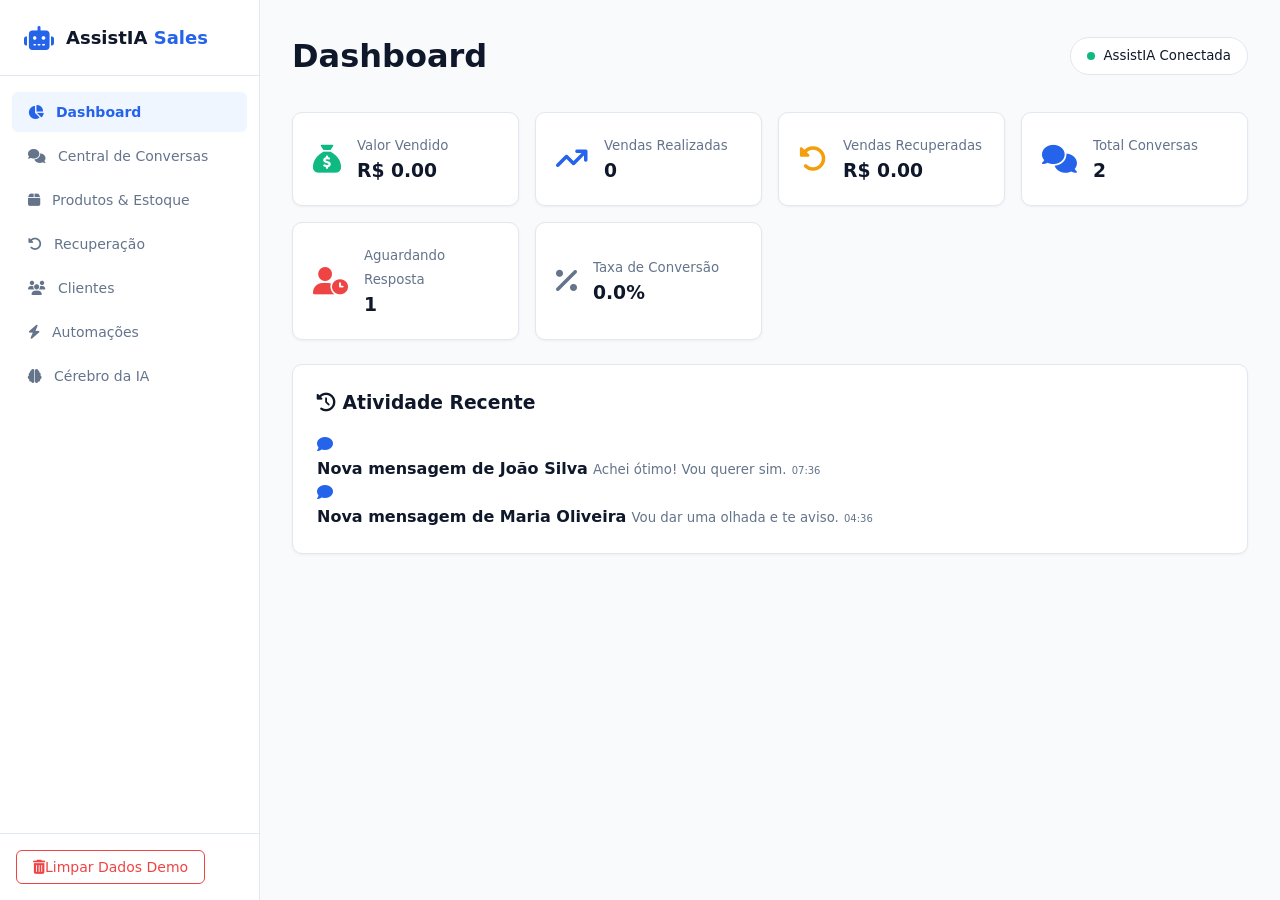
==== commit e37f0eb4: "Update index.html" ====
--- a/index.html
+++ b/index.html
@@ -11,7 +11,7 @@
     <link rel="preconnect" href="https://fonts.gstatic.com" crossorigin>
     <link href="https://fonts.googleapis.com/css2?family=Inter:wght@300;400;500;600;700&display=swap" rel="stylesheet">
     
-    <!-- Vinculação do CSS na mesma pasta -->
+    <!-- Vinculação apontando para assets/css/style.css -->
     <link rel="stylesheet" href="assets/css/style.css">
 </head>
 <body>
@@ -92,7 +92,7 @@
                         </div>
                     </div>
                     <div class="card kpi-card">
-                        <i class="fa-solid fa-comments kpi-icon text-info"></i>
+                        <i class="fa-solid fa-comments kpi-icon text-primary"></i>
                         <div>
                             <small class="text-muted">Total Conversas</small>
                             <h3 id="dash-kpi-chats-count">0</h3>
@@ -106,7 +106,7 @@
                         </div>
                     </div>
                     <div class="card kpi-card">
-                        <i class="fa-solid fa-percent kpi-icon text-secondary"></i>
+                        <i class="fa-solid fa-percent kpi-icon text-muted"></i>
                         <div>
                             <small class="text-muted">Taxa de Conversão</small>
                             <h3 id="dash-kpi-conv-rate">0.0%</h3>
@@ -114,12 +114,10 @@
                     </div>
                 </div>
 
-                <div class="dashboard-details-grid mt-4">
-                    <div class="card p-4">
-                        <h3 class="mb-3"><i class="fa-solid fa-clock-rotate-left me-2"></i>Atividade Recente</h3>
-                        <div id="dash-recent-activity">
-                            <!-- Conteúdo do Dashboard via JavaScript -->
-                        </div>
+                <div class="dashboard-details-grid" style="margin-top: 1.5rem;">
+                    <div class="card" style="padding: 1.5rem;">
+                        <h3 style="margin-bottom: 1rem;"><i class="fa-solid fa-clock-rotate-left"></i> Atividade Recente</h3>
+                        <div id="dash-recent-activity"></div>
                     </div>
                 </div>
             </section>
@@ -127,22 +125,20 @@
             <!-- VIEW: CENTRAL DE CONVERSAS (INBOX) -->
             <section class="view-section" id="view-chats">
                 <div class="inbox-container card">
-                    <div class="inbox-sidebar" id="chat-list-container">
-                        <!-- Lista de chats via JavaScript -->
-                    </div>
+                    <div class="inbox-sidebar" id="chat-list-container"></div>
                     <div class="inbox-messages-area">
                         <div class="chat-header">
                             <div>
-                                <h3 id="chat-active-name" class="m-0">Selecione uma conversa</h3>
+                                <h3 id="chat-active-name" style="margin: 0;">Selecione uma conversa</h3>
                                 <small id="chat-active-status" class="text-muted"></small>
                             </div>
                             <div>
-                                <span id="chat-active-mode-badge" class="badge badge-primary me-2">IA Ativa</span>
+                                <span id="chat-active-mode-badge" class="badge badge-primary">IA Ativa</span>
                                 <button id="btn-toggle-chat-mode" class="btn btn-sm btn-outline-primary">Assumir Conversa</button>
                             </div>
                         </div>
                         <div class="chat-body" id="chat-active-messages">
-                            <p class="text-center text-muted p-4">Selecione uma conversa ao lado para visualizar os detalhes.</p>
+                            <p class="text-muted" style="text-align: center; padding: 2rem;">Selecione uma conversa ao lado para visualizar os detalhes.</p>
                         </div>
                         <div class="chat-footer">
                             <input type="text" id="chat-input-text" class="form-control" placeholder="Digite uma mensagem..." onkeypress="if(event.key==='Enter') window.ChatsModule.sendMessageFromInput()">
@@ -156,7 +152,7 @@
 
             <!-- VIEW: PRODUTOS & ESTOQUE -->
             <section class="view-section" id="view-products">
-                <div class="d-flex justify-content-between align-items-center mb-3">
+                <div style="display: flex; justify-content: space-between; align-items: center; margin-bottom: 1rem;">
                     <h2>Catálogo & Controle de Estoque</h2>
                     <button class="btn btn-primary" id="btn-open-import-modal" onclick="
                         document.getElementById('prod-id').value = '';
@@ -168,27 +164,23 @@
                         document.getElementById('modal-product-title').innerText = 'Novo Produto';
                         document.getElementById('modal-product').classList.add('active');
                     ">
-                        <i class="fa-solid fa-plus me-1"></i> Criar Produto
+                        <i class="fa-solid fa-plus"></i> Criar Produto
                     </button>
                 </div>
-                <div id="products-list">
-                    <!-- Produtos via JavaScript -->
-                </div>
+                <div id="products-list"></div>
             </section>
 
             <!-- VIEW: RECUPERAÇÃO DE VENDAS -->
             <section class="view-section" id="view-recovery">
-                <h2 class="mb-3">Oportunidades de Recuperação</h2>
-                <div id="recovery-list-container">
-                    <!-- Itens via JavaScript -->
-                </div>
+                <h2 style="margin-bottom: 1rem;">Oportunidades de Recuperação</h2>
+                <div id="recovery-list-container"></div>
             </section>
 
             <!-- VIEW: CLIENTES -->
             <section class="view-section" id="view-customers">
-                <h2 class="mb-3">Base de Clientes</h2>
-                <div class="card p-3">
-                    <div class="table-responsive">
+                <h2 style="margin-bottom: 1rem;">Base de Clientes</h2>
+                <div class="card" style="padding: 1rem;">
+                    <div style="overflow-x: auto;">
                         <table class="table">
                             <thead>
                                 <tr>
@@ -200,9 +192,7 @@
                                     <th>Ações</th>
                                 </tr>
                             </thead>
-                            <tbody id="customers-list-table">
-                                <!-- Clientes via JavaScript -->
-                            </tbody>
+                            <tbody id="customers-list-table"></tbody>
                         </table>
                     </div>
                 </div>
@@ -210,59 +200,53 @@
 
             <!-- VIEW: AUTOMAÇÕES -->
             <section class="view-section" id="view-automations">
-                <h2 class="mb-3">Automações Ativas</h2>
-                <div id="automations-container">
-                    <!-- Automações via JavaScript -->
-                </div>
+                <h2 style="margin-bottom: 1rem;">Automações Ativas</h2>
+                <div id="automations-container"></div>
             </section>
 
             <!-- VIEW: CÉREBRO DA IA -->
             <section class="view-section" id="view-brain">
-                <h2 class="mb-3">Configuração do Cérebro da IA</h2>
-                <div class="card p-4">
+                <h2 style="margin-bottom: 1rem;">Configuração do Cérebro da IA</h2>
+                <div class="card" style="padding: 1.5rem;">
                     <form id="form-brain" onsubmit="event.preventDefault(); window.BrainModule.saveBrainFromForm();">
-                        <div class="row">
-                            <div class="col-md-6 mb-3">
-                                <label class="form-label">Nome da Loja</label>
-                                <input type="text" id="brain-store-name" class="form-control">
-                            </div>
-                            <div class="col-md-6 mb-3">
-                                <label class="form-label">Nome da IA Vendedora</label>
-                                <input type="text" id="brain-ai-name" class="form-control">
-                            </div>
-                        </div>
-                        <div class="mb-3">
+                        <div style="margin-bottom: 1rem;">
+                            <label class="form-label">Nome da Loja</label>
+                            <input type="text" id="brain-store-name" class="form-control">
+                        </div>
+                        <div style="margin-bottom: 1rem;">
+                            <label class="form-label">Nome da IA Vendedora</label>
+                            <input type="text" id="brain-ai-name" class="form-control">
+                        </div>
+                        <div style="margin-bottom: 1rem;">
                             <label class="form-label">Tom de Voz</label>
                             <input type="text" id="brain-tone" class="form-control" placeholder="Ex: Persuasivo, atencioso e consultivo">
                         </div>
-                        <div class="mb-3">
+                        <div style="margin-bottom: 1rem;">
                             <label class="form-label">Objetivo Principal</label>
                             <input type="text" id="brain-goal" class="form-control">
                         </div>
-                        <div class="mb-3">
+                        <div style="margin-bottom: 1rem;">
                             <label class="form-label">Sobre a Empresa</label>
                             <textarea id="brain-info" class="form-control" rows="2"></textarea>
                         </div>
-                        <div class="mb-3">
+                        <div style="margin-bottom: 1rem;">
                             <label class="form-label">Regras de Atendimento</label>
                             <textarea id="brain-rules" class="form-control" rows="2"></textarea>
                         </div>
-                        <div class="row">
-                            <div class="col-md-6 mb-3">
-                                <label class="form-label">Horário de Atendimento</label>
-                                <input type="text" id="brain-hours" class="form-control">
-                            </div>
-                            <div class="col-md-6 mb-3">
-                                <label class="form-label">Mensagem de Boas-Vindas</label>
-                                <input type="text" id="brain-welcome" class="form-control">
-                            </div>
-                        </div>
-                        <div class="mb-3">
+                        <div style="margin-bottom: 1rem;">
+                            <label class="form-label">Horário de Atendimento</label>
+                            <input type="text" id="brain-hours" class="form-control">
+                        </div>
+                        <div style="margin-bottom: 1rem;">
+                            <label class="form-label">Mensagem de Boas-Vindas</label>
+                            <input type="text" id="brain-welcome" class="form-control">
+                        </div>
+                        <div style="margin-bottom: 1rem;">
                             <label class="form-label">Instruções Personalizadas</label>
                             <textarea id="brain-custom" class="form-control" rows="3"></textarea>
                         </div>
                         <button type="submit" class="btn btn-primary">
-                            <i class="fa-solid fa-floppy-disk me-1"></i> Salvar Configurações
+                            <i class="fa-solid fa-floppy-disk"></i> Salvar Configurações
                         </button>
                     </form>
                 </div>
@@ -273,43 +257,45 @@
     <!-- MODAL DE PRODUTO -->
     <div class="modal-overlay" id="modal-product">
         <div class="modal-card">
-            <h3 id="modal-product-title" class="mb-3">Novo Produto</h3>
+            <h3 id="modal-product-title" style="margin-bottom: 1rem;">Novo Produto</h3>
             <input type="hidden" id="prod-id">
-            <div class="mb-2">
+            <div style="margin-bottom: 0.75rem;">
                 <label class="form-label">Nome do Produto</label>
                 <input type="text" id="prod-name" class="form-control">
             </div>
-            <div class="row">
-                <div class="col-6 mb-2">
+            <div style="display: flex; gap: 0.5rem; margin-bottom: 0.75rem;">
+                <div style="flex: 1;">
                     <label class="form-label">Preço (R$)</label>
                     <input type="number" step="0.01" id="prod-price" class="form-control">
                 </div>
-                <div class="col-6 mb-2">
+                <div style="flex: 1;">
                     <label class="form-label">Estoque Inicial</label>
                     <input type="number" id="prod-stock" class="form-control">
                 </div>
             </div>
-            <div class="mb-2">
+            <div style="margin-bottom: 0.75rem;">
                 <label class="form-label">Link de Checkout</label>
                 <input type="text" id="prod-checkout" class="form-control">
             </div>
-            <div class="mb-3">
+            <div style="margin-bottom: 1rem;">
                 <label class="form-label">Descrição</label>
                 <textarea id="prod-desc" class="form-control" rows="2"></textarea>
             </div>
-            <div class="d-flex justify-content-end gap-2 mt-3">
+            <div style="display: flex; justify-content: flex-end; gap: 0.5rem;">
                 <button class="btn btn-secondary" onclick="document.getElementById('modal-product').classList.remove('active')">Cancelar</button>
                 <button class="btn btn-primary" onclick="
-                    window.ProductsModule.saveProduct({
-                        id: document.getElementById('prod-id').value,
-                        name: document.getElementById('prod-name').value,
-                        price: parseFloat(document.getElementById('prod-price').value),
-                        stock: parseInt(document.getElementById('prod-stock').value),
-                        checkoutUrl: document.getElementById('prod-checkout').value,
-                        description: document.getElementById('prod-desc').value
-                    });
+                    if (window.ProductsModule) {
+                        window.ProductsModule.saveProduct({
+                            id: document.getElementById('prod-id').value,
+                            name: document.getElementById('prod-name').value,
+                            price: parseFloat(document.getElementById('prod-price').value),
+                            stock: parseInt(document.getElementById('prod-stock').value),
+                            checkoutUrl: document.getElementById('prod-checkout').value,
+                            description: document.getElementById('prod-desc').value
+                        });
+                        window.ProductsModule.renderProductsUI('products-list');
+                    }
                     document.getElementById('modal-product').classList.remove('active');
-                    window.ProductsModule.renderProductsUI('products-list');
                 ">Salvar</button>
             </div>
         </div>
--- a/assets/css/style.css
+++ b/assets/css/style.css
@@ -28,8 +28,8 @@
 }
 
 body {
-    background-color: var(--bg-main);
-    color: var(--text-primary);
+    background-color: var(--bg-main) !important;
+    color: var(--text-primary) !important;
     line-height: 1.5;
     overflow-x: hidden;
 }
@@ -74,6 +74,7 @@
 .sidebar-header h2 {
     font-size: 1.125rem;
     font-weight: 700;
+    color: var(--text-primary);
 }
 
 .sidebar-header h2 span {
@@ -137,12 +138,17 @@
     margin-bottom: 2rem;
 }
 
+.top-header h1 {
+    color: var(--text-primary);
+}
+
 .mobile-toggle {
     display: none;
     background: transparent;
     border: none;
     font-size: 1.25rem;
     cursor: pointer;
+    color: var(--text-primary);
 }
 
 .user-status {
@@ -153,6 +159,7 @@
     padding: 0.5rem 1rem;
     border-radius: 20px;
     border: 1px solid var(--color-border);
+    color: var(--text-primary);
 }
 
 .status-indicator {
@@ -182,6 +189,7 @@
     border: 1px solid var(--color-border);
     border-radius: var(--radius-md);
     box-shadow: var(--shadow-sm);
+    color: var(--text-primary);
 }
 
 .kpi-grid {
@@ -221,6 +229,7 @@
     transition: background 0.2s;
     padding: 1rem;
     border-bottom: 1px solid var(--color-border);
+    color: var(--text-primary);
 }
 
 .chat-item:hover {
@@ -282,7 +291,7 @@
 }
 
 /* ==========================================================================
-   5. MODAL E NOTIFICAÇÕES
+   5. MODAL E NOTIFICAÇÕES (DESATIVADO QUANDO INATIVO)
    ========================================================================== */
 .modal-overlay {
     position: fixed;
@@ -310,6 +319,7 @@
     width: 100%;
     max-width: 500px;
     box-shadow: var(--shadow-md);
+    color: var(--text-primary);
 }
 
 /* ==========================================================================
@@ -336,6 +346,12 @@
 .btn-outline-danger { border-color: var(--color-danger); color: var(--color-danger); background: transparent; }
 .btn-outline-secondary { border-color: var(--color-border); color: var(--text-muted); background: transparent; }
 
+.text-muted { color: var(--text-muted) !important; }
+.text-success { color: var(--color-success) !important; }
+.text-primary { color: var(--color-primary) !important; }
+.text-warning { color: var(--color-warning) !important; }
+.text-danger { color: var(--color-danger) !important; }
+
 .badge {
     display: inline-block;
     padding: 0.25em 0.6em;
@@ -354,11 +370,14 @@
     border: 1px solid var(--color-border);
     border-radius: var(--radius-sm);
     font-size: 0.875rem;
+    background-color: #ffffff;
+    color: var(--text-primary);
 }
 
 .table {
     width: 100%;
     border-collapse: collapse;
+    color: var(--text-primary);
 }
 
 .table th, .table td {
@@ -367,7 +386,6 @@
     text-align: left;
 }
 
-/* Responsividade */
 @media (max-width: 768px) {
     .sidebar { transform: translateX(-100%); }
     .sidebar.open { transform: translateX(0); }
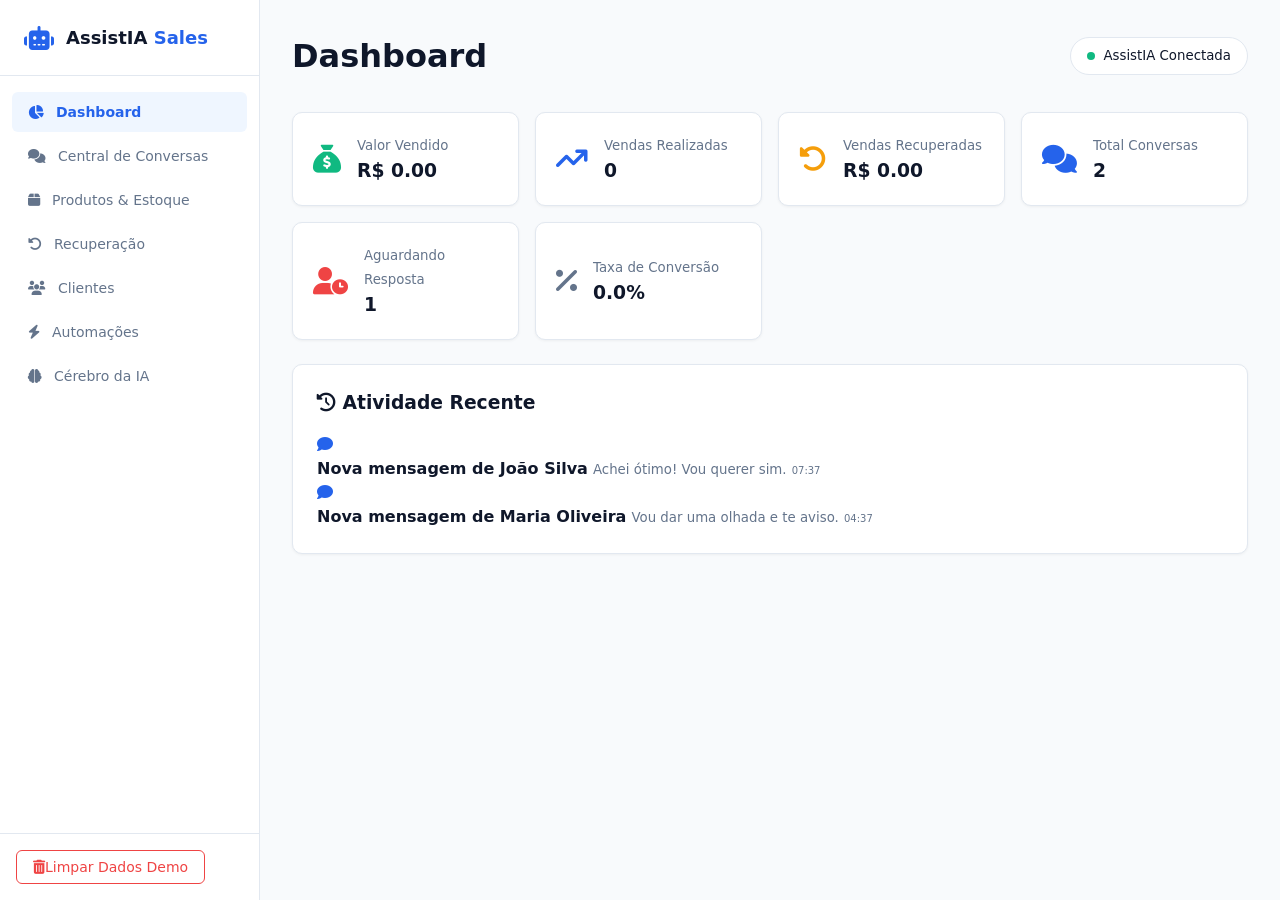
==== commit 196da822: "Update index.html" ====
--- a/index.html
+++ b/index.html
@@ -302,15 +302,53 @@
     </div>
 
     <!-- CARREGAMENTO DOS MÓDULOS JAVASCRIPT -->
-    <script src="assets/js/storage.js?v=3.0"></script>
-    <script src="assets/js/products.js?v=3.0"></script>
-    <script src="assets/js/customers.js?v=3.0"></script>
-    <script src="assets/js/chats.js?v=3.0"></script>
-    <script src="assets/js/sales.js?v=3.0"></script>
-    <script src="assets/js/ai.js?v=3.0"></script>
-    <script src="assets/js/followups.js?v=3.0"></script>
-    <script src="assets/js/automations.js?v=3.0"></script>
-    <script src="assets/js/brain.js?v=3.0"></script>
-    <script src="assets/js/app.js?v=3.0"></script>
+    <script src="assets/js/storage.js"></script>
+    <script src="assets/js/products.js"></script>
+    <script src="assets/js/customers.js"></script>
+    <script src="assets/js/chats.js"></script>
+    <script src="assets/js/sales.js"></script>
+    <script src="assets/js/ai.js"></script>
+    <script src="assets/js/followups.js"></script>
+    <script src="assets/js/automations.js"></script>
+    <script src="assets/js/brain.js"></script>
+    <script src="assets/js/app.js"></script>
+
+    <!-- SCRIPT DE NAVEGAÇÃO GARANTIDA -->
+    <script>
+      document.addEventListener('DOMContentLoaded', () => {
+        const navButtons = document.querySelectorAll('.nav-btn');
+        const sections = document.querySelectorAll('.view-section');
+        const pageTitle = document.getElementById('page-title');
+
+        navButtons.forEach(btn => {
+          btn.addEventListener('click', (e) => {
+            e.preventDefault();
+            
+            // Pega o nome da tela a ser exibida
+            const targetView = btn.getAttribute('data-view');
+            if (!targetView) return;
+
+            // Remove a classe 'active' de todos os botões e telas
+            navButtons.forEach(b => b.classList.remove('active'));
+            sections.forEach(s => s.classList.remove('active'));
+
+            // Ativa o botão clicado
+            btn.classList.add('active');
+
+            // Exibe a tela correspondente
+            const activeSection = document.getElementById(`view-${targetView}`);
+            if (activeSection) {
+              activeSection.classList.add('active');
+            }
+
+            // Atualiza o título no topo
+            if (pageTitle) {
+              const btnText = btn.querySelector('span')?.innerText || 'Dashboard';
+              pageTitle.innerText = btnText;
+            }
+          });
+        });
+      });
+    </script>
 </body>
 </html>
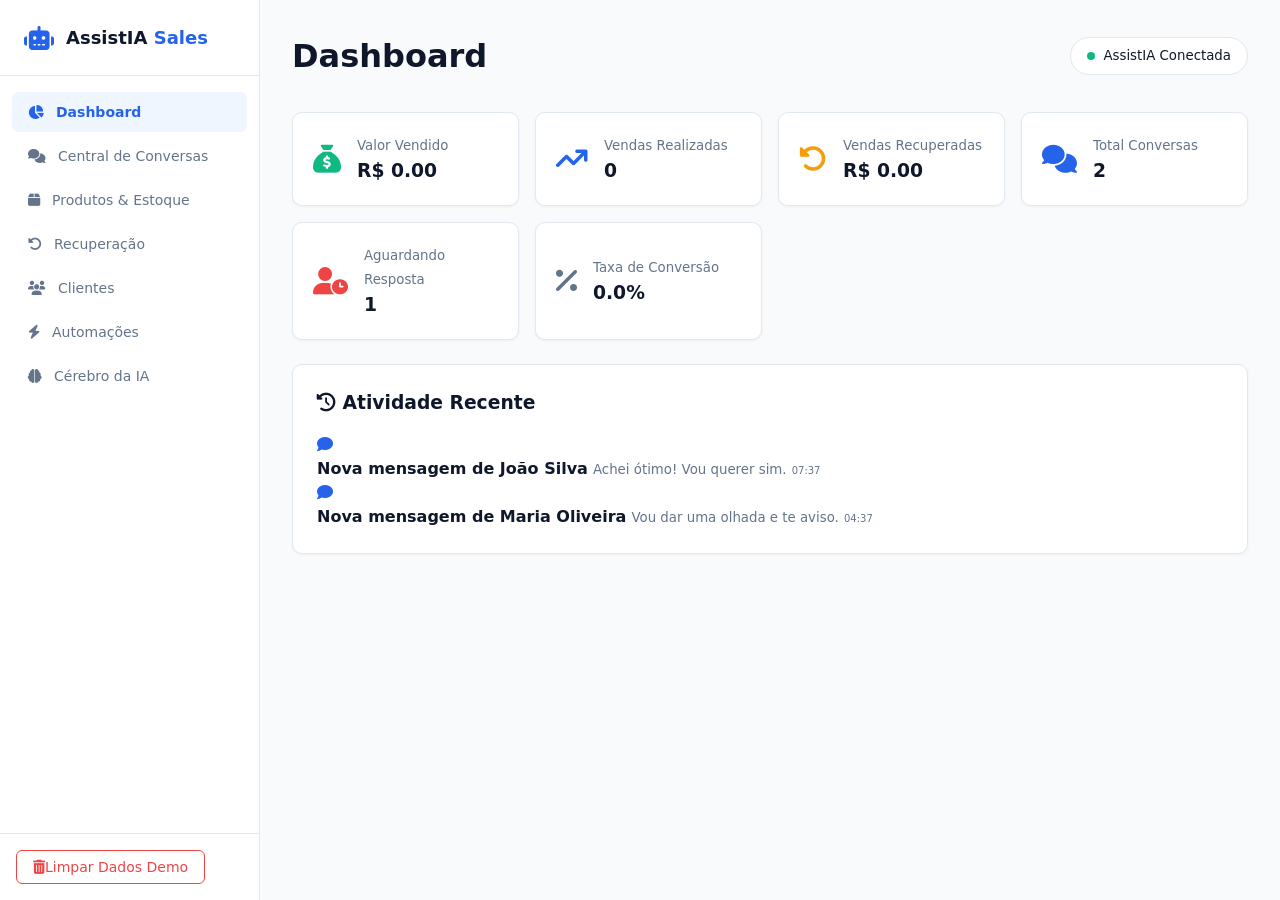
==== commit f98529ec: "Update index.html" ====
--- a/index.html
+++ b/index.html
@@ -301,8 +301,9 @@
         </div>
     </div>
 
-    <!-- CARREGAMENTO DOS MÓDULOS JAVASCRIPT -->
+<!-- CARREGAMENTO DOS MÓDULOS JAVASCRIPT (ORDEM CORRIGIDA) -->
     <script src="assets/js/storage.js"></script>
+    <script src="assets/js/leads.js"></script>
     <script src="assets/js/products.js"></script>
     <script src="assets/js/customers.js"></script>
     <script src="assets/js/chats.js"></script>
@@ -313,7 +314,7 @@
     <script src="assets/js/brain.js"></script>
     <script src="assets/js/app.js"></script>
 
-    <!-- SCRIPT DE NAVEGAÇÃO GARANTIDA -->
+    <!-- SCRIPT DE NAVEGAÇÃO E CONTROLE -->
     <script>
       document.addEventListener('DOMContentLoaded', () => {
         const navButtons = document.querySelectorAll('.nav-btn');
@@ -324,24 +325,19 @@
           btn.addEventListener('click', (e) => {
             e.preventDefault();
             
-            // Pega o nome da tela a ser exibida
             const targetView = btn.getAttribute('data-view');
             if (!targetView) return;
 
-            // Remove a classe 'active' de todos os botões e telas
             navButtons.forEach(b => b.classList.remove('active'));
             sections.forEach(s => s.classList.remove('active'));
 
-            // Ativa o botão clicado
             btn.classList.add('active');
 
-            // Exibe a tela correspondente
             const activeSection = document.getElementById(`view-${targetView}`);
             if (activeSection) {
               activeSection.classList.add('active');
             }
 
-            // Atualiza o título no topo
             if (pageTitle) {
               const btnText = btn.querySelector('span')?.innerText || 'Dashboard';
               pageTitle.innerText = btnText;
